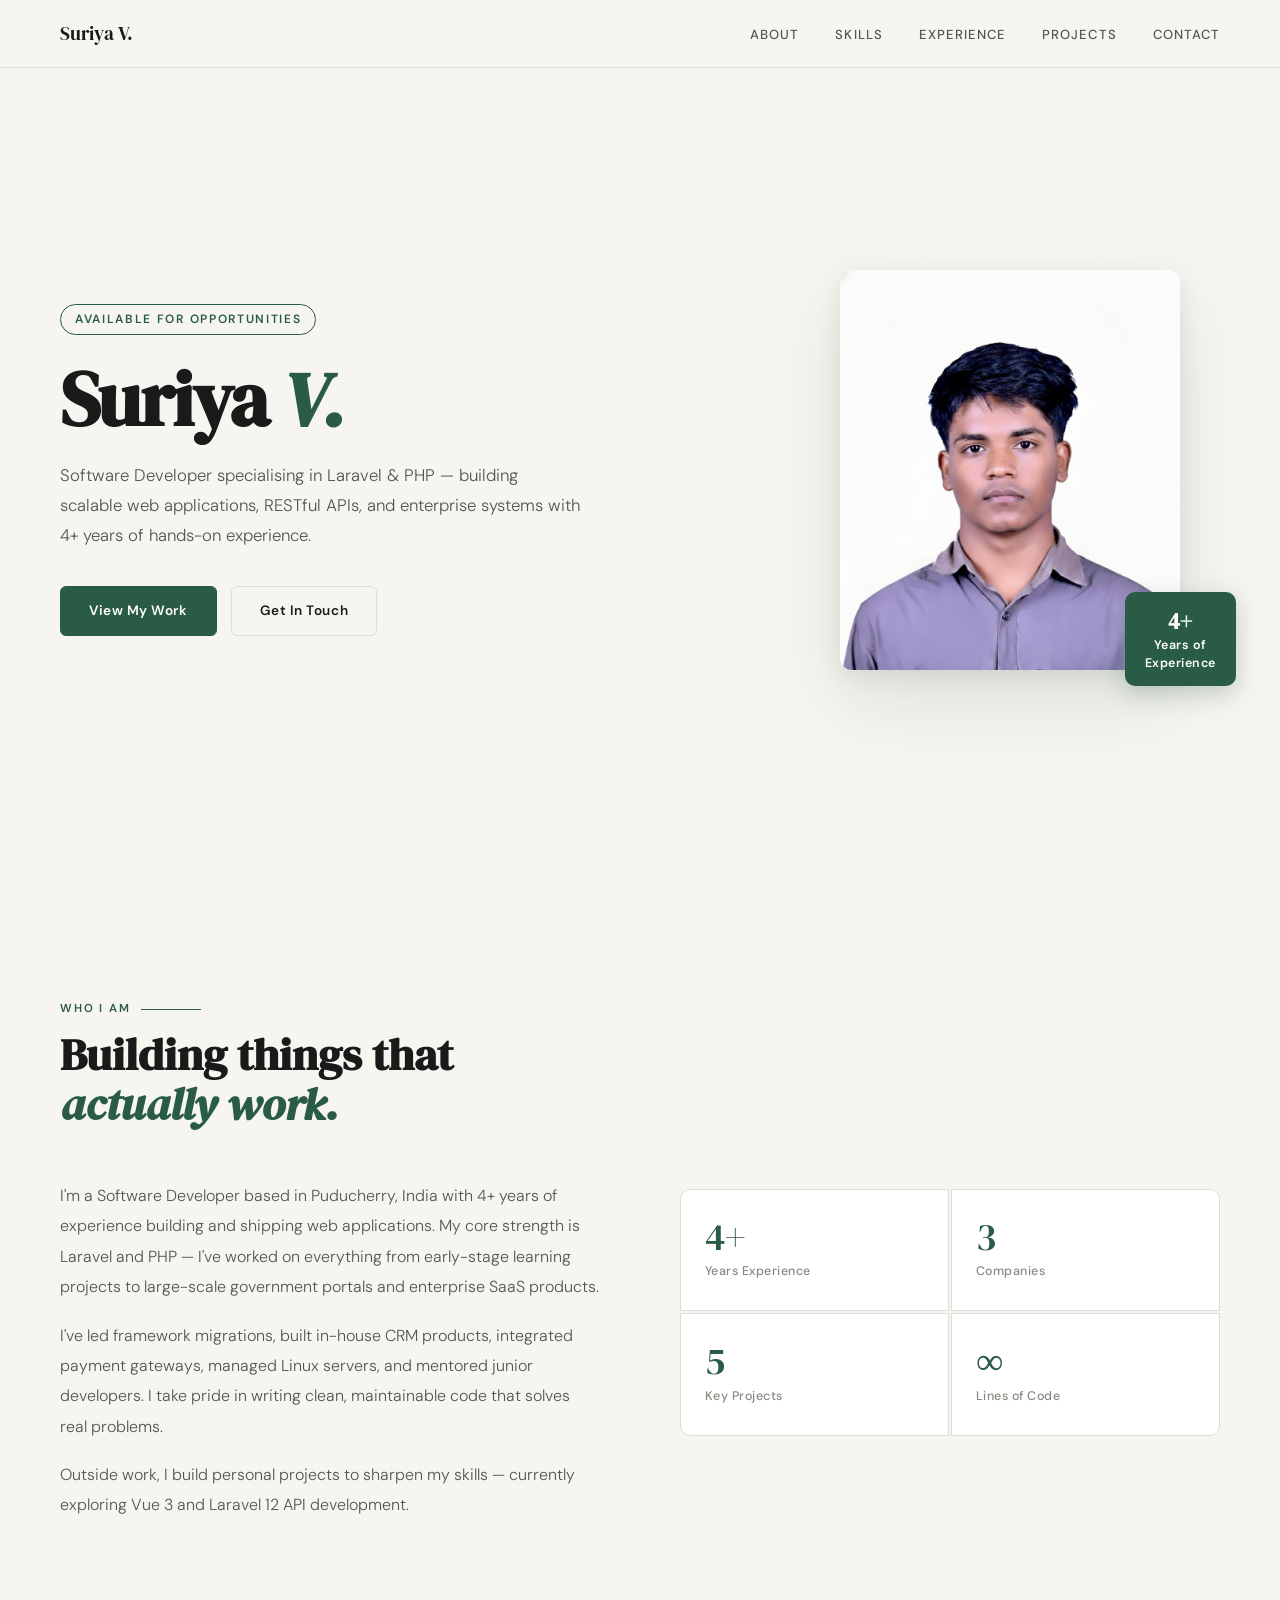
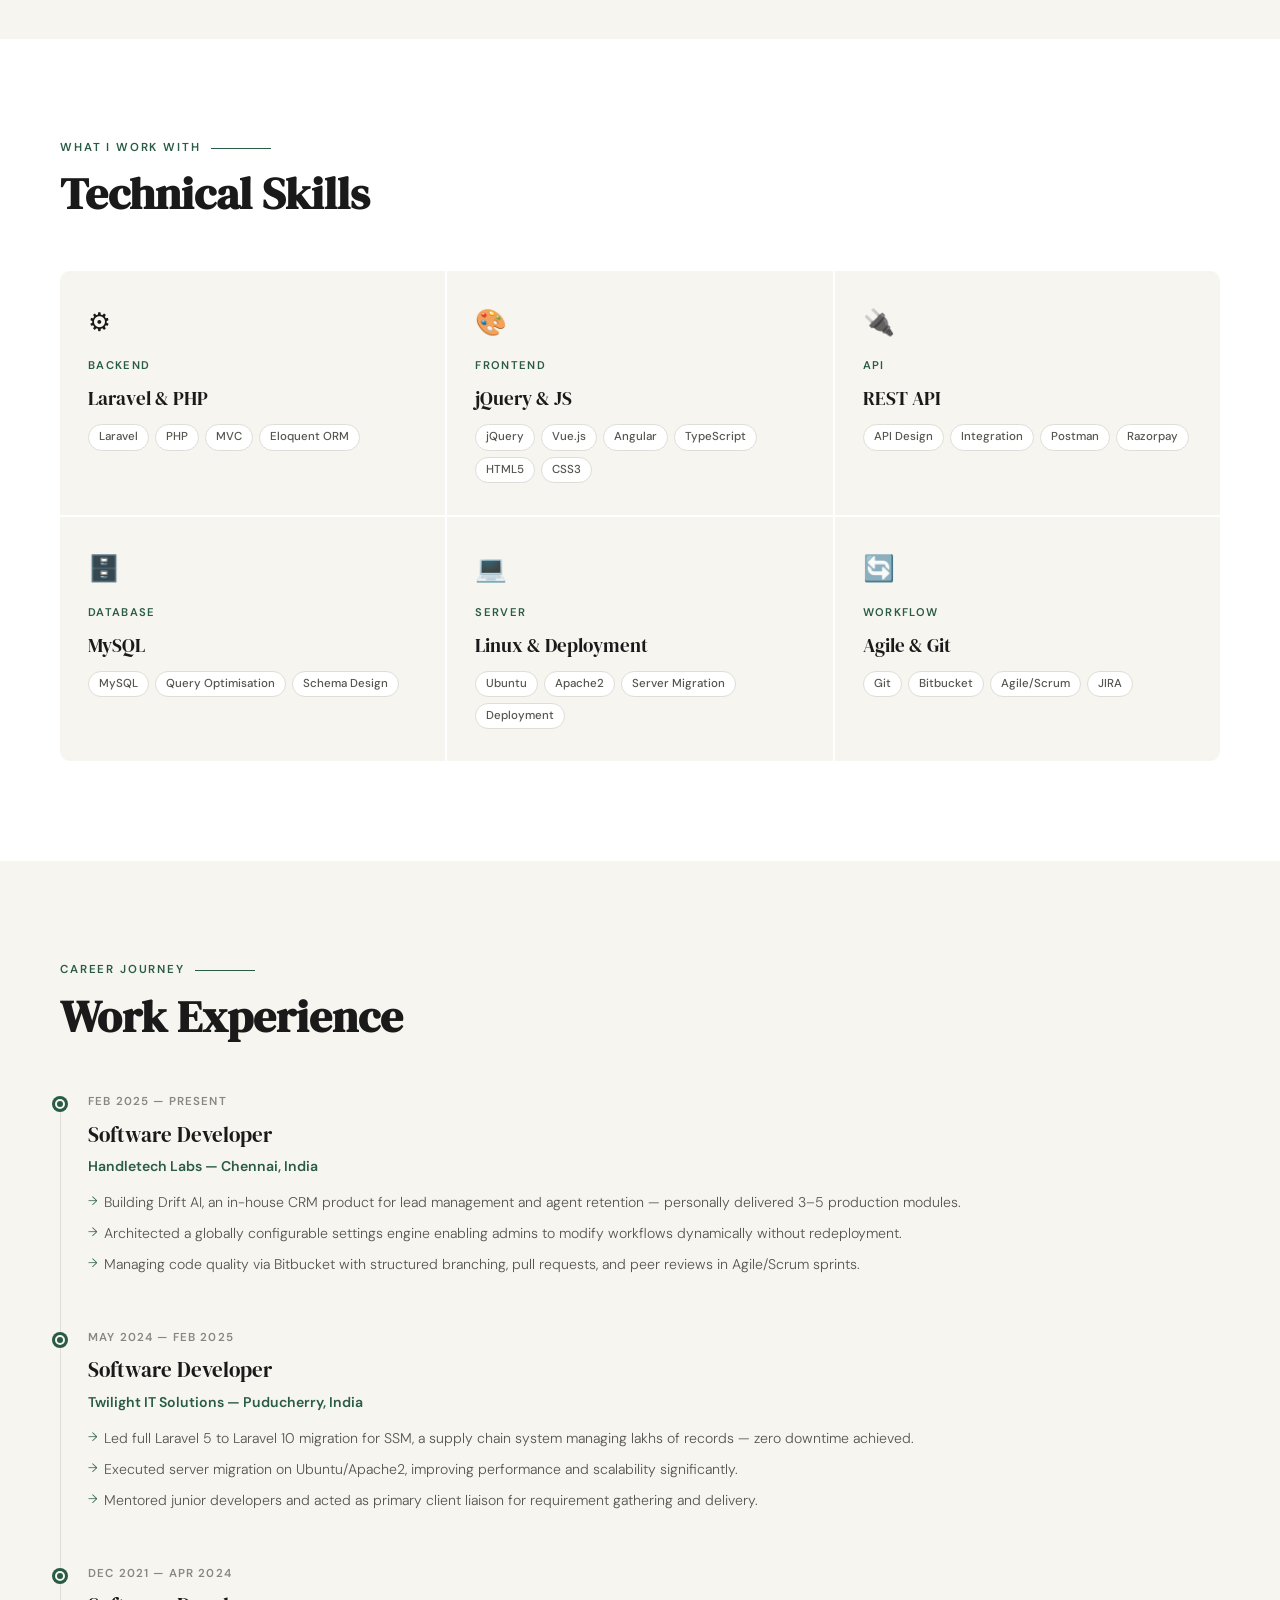
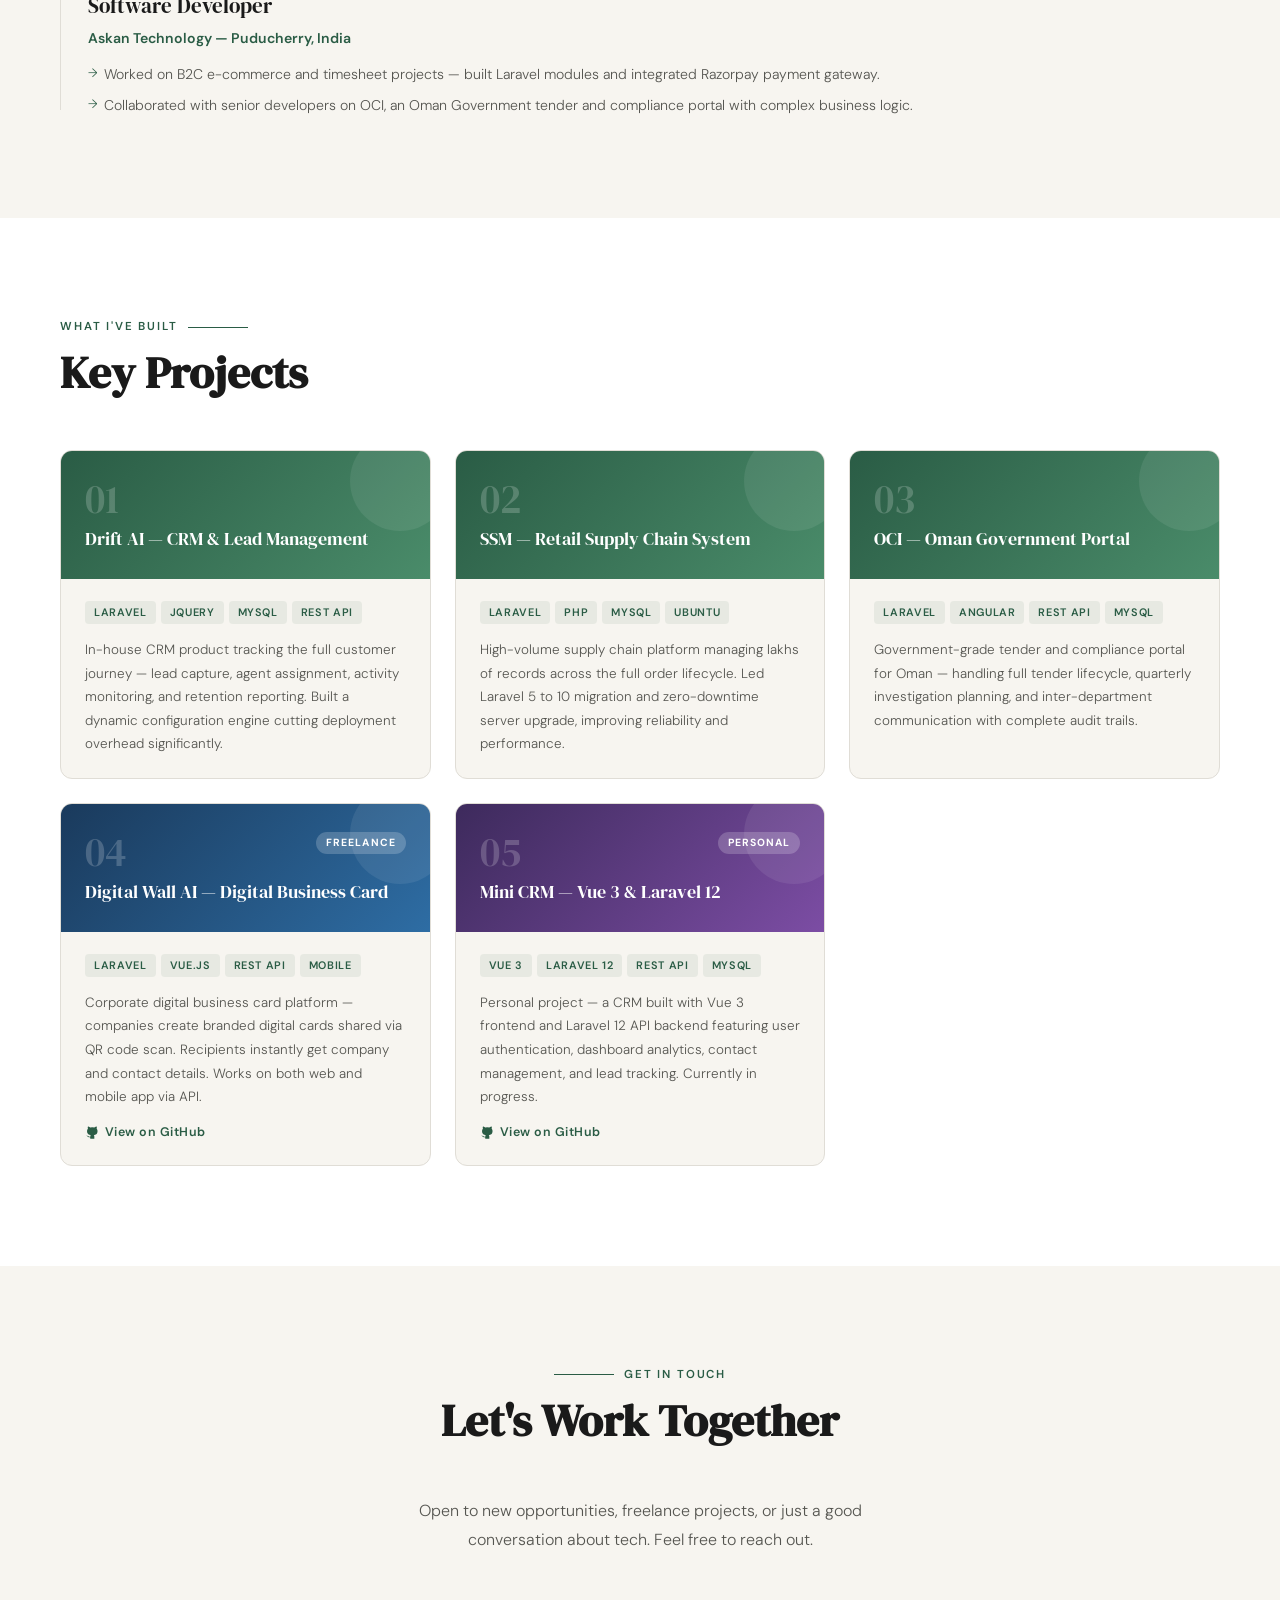
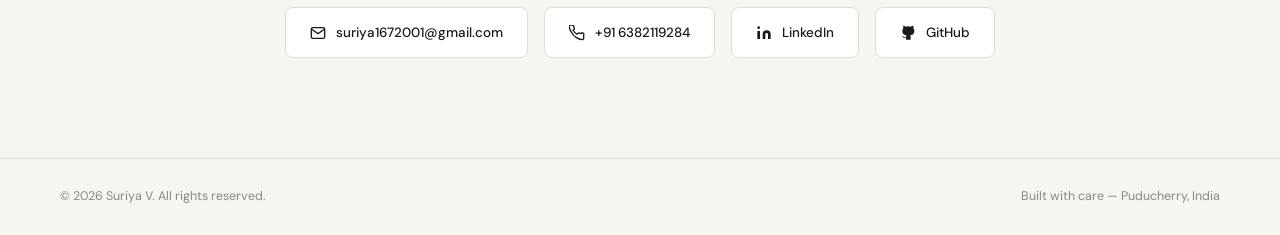
==== index.html @ 7b8fb433 "file name update" ====
<!DOCTYPE html>
<html lang="en">
<head>
<meta charset="UTF-8"/>
<meta name="viewport" content="width=device-width, initial-scale=1.0"/>
<title>Suriya V — Software Developer</title>
<link href="https://fonts.googleapis.com/css2?family=DM+Serif+Display:ital@0;1&family=DM+Sans:opsz,wght@9..40,300;9..40,400;9..40,500;9..40,600&display=swap" rel="stylesheet"/>
<style>
*,*::before,*::after{box-sizing:border-box;margin:0;padding:0}
:root{
  --bg:#F7F5F0;--surface:#FFFFFF;--ink:#1A1A1A;--ink2:#555550;--ink3:#888882;
  --accent:#2A5C45;--accent2:#4A8C6A;--line:#E0DDD6;
  --serif:'DM Serif Display',Georgia,serif;
  --sans:'DM Sans',system-ui,sans-serif;
}
html{scroll-behavior:smooth}
body{background:var(--bg);color:var(--ink);font-family:var(--sans);font-weight:400;line-height:1.6;overflow-x:hidden}
nav{position:fixed;top:0;left:0;right:0;z-index:100;display:flex;align-items:center;justify-content:space-between;padding:18px 60px;background:rgba(247,245,240,0.95);backdrop-filter:blur(12px);border-bottom:1px solid var(--line)}
.nav-logo{font-family:var(--serif);font-size:1.2rem;color:var(--ink);text-decoration:none}
.nav-links{display:flex;gap:36px;list-style:none}
.nav-links a{font-size:0.82rem;font-weight:500;letter-spacing:0.08em;text-transform:uppercase;color:var(--ink2);text-decoration:none;transition:color 0.2s}
.nav-links a:hover{color:var(--accent)}
#hero{min-height:100vh;display:flex;align-items:center;padding:120px 60px 80px;position:relative}
.hero-inner{display:grid;grid-template-columns:1fr 420px;gap:80px;align-items:center;max-width:1200px;margin:0 auto;width:100%}
.hero-tag{display:inline-block;font-size:0.75rem;font-weight:600;letter-spacing:0.14em;text-transform:uppercase;color:var(--accent);border:1px solid var(--accent);padding:5px 14px;border-radius:100px;margin-bottom:24px}
.hero-name{font-family:var(--serif);font-size:clamp(3rem,6vw,5.5rem);line-height:1.05;letter-spacing:-0.02em;margin-bottom:20px}
.hero-name em{font-style:italic;color:var(--accent)}
.hero-desc{font-size:1.05rem;color:var(--ink2);line-height:1.8;max-width:520px;margin-bottom:36px;font-weight:300}
.hero-cta{display:flex;gap:14px;flex-wrap:wrap}
.btn-primary{background:var(--accent);color:#fff;padding:13px 28px;border-radius:6px;font-size:0.85rem;font-weight:600;letter-spacing:0.04em;text-decoration:none;transition:all 0.2s;border:1.5px solid var(--accent)}
.btn-primary:hover{background:var(--accent2);border-color:var(--accent2)}
.btn-outline{background:transparent;color:var(--ink);padding:13px 28px;border-radius:6px;font-size:0.85rem;font-weight:600;letter-spacing:0.04em;text-decoration:none;transition:all 0.2s;border:1.5px solid var(--line)}
.btn-outline:hover{border-color:var(--ink)}
.hero-photo-wrap{position:relative;display:flex;justify-content:center}
.hero-photo-frame{width:340px;height:400px;border-radius:12px;overflow:hidden;box-shadow:0 32px 80px rgba(42,92,69,0.12),0 8px 24px rgba(0,0,0,0.08)}
.hero-photo-frame img{width:100%;height:100%;object-fit:cover;object-position:center top}
.photo-badge{position:absolute;bottom:-16px;right:-16px;background:var(--accent);color:#fff;padding:14px 20px;border-radius:10px;font-size:0.78rem;font-weight:600;letter-spacing:0.04em;text-align:center;line-height:1.4;box-shadow:0 8px 24px rgba(42,92,69,0.25)}
.photo-badge span{display:block;font-size:1.4rem;font-weight:700;font-family:var(--serif)}
.section-wrap{padding:100px 60px}
.section-inner{max-width:1200px;margin:0 auto}
.section-label{font-size:0.72rem;font-weight:600;letter-spacing:0.16em;text-transform:uppercase;color:var(--accent);margin-bottom:12px;display:flex;align-items:center;gap:10px}
.section-label::after{content:'';flex:1;max-width:60px;height:1px;background:var(--accent)}
.section-title{font-family:var(--serif);font-size:clamp(2rem,3.5vw,3rem);color:var(--ink);line-height:1.1;margin-bottom:52px}
.about-grid{display:grid;grid-template-columns:1fr 1fr;gap:80px;align-items:start}
.about-text p{font-size:1rem;color:var(--ink2);line-height:1.9;margin-bottom:18px;font-weight:300}
.about-stats{display:grid;grid-template-columns:1fr 1fr;gap:2px;margin-top:8px}
.stat-box{background:var(--surface);padding:28px 24px;border:1px solid var(--line)}
.stat-box:first-child{border-radius:10px 0 0 0}.stat-box:nth-child(2){border-radius:0 10px 0 0}
.stat-box:nth-child(3){border-radius:0 0 0 10px}.stat-box:last-child{border-radius:0 0 10px 0}
.stat-num{font-family:var(--serif);font-size:2.4rem;color:var(--accent);line-height:1}
.stat-label{font-size:0.78rem;color:var(--ink3);margin-top:6px;font-weight:500;letter-spacing:0.04em}
.surface-bg{background:var(--surface)}
.skills-grid{display:grid;grid-template-columns:repeat(3,1fr);gap:2px}
.skill-card{background:var(--bg);padding:32px 28px;transition:background 0.2s;cursor:default}
.skill-card:hover{background:#EEF5F1}
.skill-icon{font-size:1.6rem;margin-bottom:14px}
.skill-cat{font-size:0.7rem;font-weight:600;letter-spacing:0.12em;text-transform:uppercase;color:var(--accent);margin-bottom:8px}
.skill-name{font-family:var(--serif);font-size:1.2rem;color:var(--ink);margin-bottom:10px}
.skill-tags{display:flex;flex-wrap:wrap;gap:6px}
.skill-tag{font-size:0.72rem;background:var(--surface);color:var(--ink2);padding:3px 10px;border-radius:100px;border:1px solid var(--line);font-weight:500}
.exp-timeline{position:relative;padding-left:28px}
.exp-timeline::before{content:'';position:absolute;left:0;top:8px;bottom:8px;width:1px;background:var(--line)}
.exp-item{position:relative;margin-bottom:52px}
.exp-item:last-child{margin-bottom:0}
.exp-dot{position:absolute;left:-33px;top:6px;width:10px;height:10px;border-radius:50%;background:var(--accent);border:2px solid var(--bg);box-shadow:0 0 0 3px var(--accent)}
.exp-item.current .exp-dot{animation:pulse 2s ease-in-out infinite}
@keyframes pulse{0%,100%{box-shadow:0 0 0 3px rgba(42,92,69,0.3)}50%{box-shadow:0 0 0 6px rgba(42,92,69,0.1)}}
.exp-period{font-size:0.72rem;font-weight:600;letter-spacing:0.1em;text-transform:uppercase;color:var(--ink3);margin-bottom:6px}
.exp-role{font-family:var(--serif);font-size:1.3rem;color:var(--ink);margin-bottom:4px}
.exp-company{font-size:0.88rem;color:var(--accent);font-weight:600;margin-bottom:14px}
.exp-points{list-style:none;display:flex;flex-direction:column;gap:7px}
.exp-points li{font-size:0.88rem;color:var(--ink2);line-height:1.7;padding-left:16px;position:relative;font-weight:300}
.exp-points li::before{content:'→';position:absolute;left:0;color:var(--accent);font-size:0.78rem}
.projects-grid{display:grid;grid-template-columns:repeat(3,1fr);gap:24px}
.proj-card{background:var(--bg);border-radius:12px;overflow:hidden;border:1px solid var(--line);transition:transform 0.2s,box-shadow 0.2s;display:flex;flex-direction:column}
.proj-card:hover{transform:translateY(-4px);box-shadow:0 16px 48px rgba(0,0,0,0.08)}
.proj-card-top{background:linear-gradient(135deg,var(--accent) 0%,var(--accent2) 100%);padding:28px 24px;position:relative;overflow:hidden}
.proj-card-top::after{content:'';position:absolute;right:-20px;top:-20px;width:100px;height:100px;border-radius:50%;background:rgba(255,255,255,0.08)}
.proj-num{font-family:var(--serif);font-size:2.5rem;color:rgba(255,255,255,0.2);font-weight:400;line-height:1}
.proj-title{font-family:var(--serif);font-size:1.15rem;color:#fff;margin-top:8px;line-height:1.3}
.proj-body{padding:22px 24px;flex:1;display:flex;flex-direction:column}
.proj-tech{display:flex;flex-wrap:wrap;gap:5px;margin-bottom:14px}
.proj-tech span{font-size:0.68rem;font-weight:600;letter-spacing:0.06em;text-transform:uppercase;color:var(--accent);background:rgba(42,92,69,0.08);padding:3px 9px;border-radius:4px}
.proj-desc{font-size:0.84rem;color:var(--ink2);line-height:1.75;flex:1;font-weight:300}
.proj-link{display:inline-flex;align-items:center;gap:6px;margin-top:14px;font-size:0.78rem;font-weight:600;color:var(--accent);text-decoration:none;letter-spacing:0.04em}
.proj-link:hover{color:var(--accent2)}
.badge{font-size:0.65rem;font-weight:700;letter-spacing:0.1em;text-transform:uppercase;background:rgba(255,255,255,0.2);color:#fff;padding:3px 10px;border-radius:100px}
.proj-header-row{display:flex;justify-content:space-between;align-items:flex-start}
#contact-section{text-align:center}
#contact-section .section-label{justify-content:center}
#contact-section .section-label::after{display:none}
#contact-section .section-label::before{content:'';flex:1;max-width:60px;height:1px;background:var(--accent)}
.contact-sub{font-size:1rem;color:var(--ink2);max-width:480px;margin:0 auto 52px;font-weight:300;line-height:1.8}
.contact-links{display:flex;justify-content:center;gap:16px;flex-wrap:wrap}
.contact-link{display:flex;align-items:center;gap:10px;padding:14px 24px;border-radius:8px;border:1.5px solid var(--line);text-decoration:none;color:var(--ink);font-size:0.84rem;font-weight:500;transition:all 0.2s;background:var(--surface)}
.contact-link:hover{border-color:var(--accent);color:var(--accent);background:rgba(42,92,69,0.04)}
.contact-link svg{width:16px;height:16px;flex-shrink:0}
footer{border-top:1px solid var(--line);padding:28px 60px;display:flex;justify-content:space-between;align-items:center;font-size:0.78rem;color:var(--ink3)}
@media(max-width:900px){
  nav{padding:16px 24px}
  .nav-links{gap:20px}
  .nav-links a{font-size:0.75rem}
  #hero{padding:100px 24px 60px}
  .hero-inner{grid-template-columns:1fr;gap:48px}
  .hero-photo-frame{width:240px;height:280px;margin:0 auto}
  .section-wrap{padding:72px 24px}
  .about-grid{grid-template-columns:1fr}
  .skills-grid{grid-template-columns:1fr}
  .projects-grid{grid-template-columns:1fr}
  footer{flex-direction:column;gap:8px;text-align:center;padding:24px}
}
</style>
</head>
<body>
<nav>
  <a href="#hero" class="nav-logo">Suriya V.</a>
  <ul class="nav-links">
    <li><a href="#about">About</a></li>
    <li><a href="#skills">Skills</a></li>
    <li><a href="#experience">Experience</a></li>
    <li><a href="#projects">Projects</a></li>
    <li><a href="#contact">Contact</a></li>
  </ul>
</nav>
<div id="hero">
  <div class="hero-inner">
    <div>
      <div class="hero-tag">Available for opportunities</div>
      <h1 class="hero-name">Suriya <em>V.</em></h1>
      <p class="hero-desc">Software Developer specialising in Laravel &amp; PHP — building scalable web applications, RESTful APIs, and enterprise systems with 4+ years of hands-on experience.</p>
      <div class="hero-cta">
        <a href="#projects" class="btn-primary">View My Work</a>
        <a href="#contact" class="btn-outline">Get In Touch</a>
      </div>
    </div>
    <div class="hero-photo-wrap">
      <div class="hero-photo-frame">
        <img src="[data-uri]" alt="Suriya V"/>
      </div>
      <div class="photo-badge"><span>4+</span>Years of<br/>Experience</div>
    </div>
  </div>
</div>

<!-- ABOUT -->
<div id="about" class="section-wrap">
<div class="section-inner">
  <div class="section-label">Who I Am</div>
  <h2 class="section-title">Building things that<br/><em style="font-style:italic;color:var(--accent)">actually work.</em></h2>
  <div class="about-grid">
    <div class="about-text">
      <p>I'm a Software Developer based in Puducherry, India with 4+ years of experience building and shipping web applications. My core strength is Laravel and PHP — I've worked on everything from early-stage learning projects to large-scale government portals and enterprise SaaS products.</p>
      <p>I've led framework migrations, built in-house CRM products, integrated payment gateways, managed Linux servers, and mentored junior developers. I take pride in writing clean, maintainable code that solves real problems.</p>
      <p>Outside work, I build personal projects to sharpen my skills — currently exploring Vue 3 and Laravel 12 API development.</p>
    </div>
    <div>
      <div class="about-stats">
        <div class="stat-box"><div class="stat-num">4+</div><div class="stat-label">Years Experience</div></div>
        <div class="stat-box"><div class="stat-num">3</div><div class="stat-label">Companies</div></div>
        <div class="stat-box"><div class="stat-num">5</div><div class="stat-label">Key Projects</div></div>
        <div class="stat-box"><div class="stat-num">&#8734;</div><div class="stat-label">Lines of Code</div></div>
      </div>
    </div>
  </div>
</div>
</div>

<!-- SKILLS -->
<div id="skills" class="section-wrap surface-bg">
<div class="section-inner">
  <div class="section-label">What I Work With</div>
  <h2 class="section-title">Technical Skills</h2>
  <div class="skills-grid">
    <div class="skill-card" style="border-radius:10px 0 0 0">
      <div class="skill-icon">&#9881;&#65039;</div>
      <div class="skill-cat">Backend</div>
      <div class="skill-name">Laravel &amp; PHP</div>
      <div class="skill-tags"><span class="skill-tag">Laravel</span><span class="skill-tag">PHP</span><span class="skill-tag">MVC</span><span class="skill-tag">Eloquent ORM</span></div>
    </div>
    <div class="skill-card">
      <div class="skill-icon">&#127912;</div>
      <div class="skill-cat">Frontend</div>
      <div class="skill-name">jQuery &amp; JS</div>
      <div class="skill-tags"><span class="skill-tag">jQuery</span><span class="skill-tag">Vue.js</span><span class="skill-tag">Angular</span><span class="skill-tag">TypeScript</span><span class="skill-tag">HTML5</span><span class="skill-tag">CSS3</span></div>
    </div>
    <div class="skill-card" style="border-radius:0 10px 0 0">
      <div class="skill-icon">&#128268;</div>
      <div class="skill-cat">API</div>
      <div class="skill-name">REST API</div>
      <div class="skill-tags"><span class="skill-tag">API Design</span><span class="skill-tag">Integration</span><span class="skill-tag">Postman</span><span class="skill-tag">Razorpay</span></div>
    </div>
    <div class="skill-card" style="border-radius:0 0 0 10px">
      <div class="skill-icon">&#128452;&#65039;</div>
      <div class="skill-cat">Database</div>
      <div class="skill-name">MySQL</div>
      <div class="skill-tags"><span class="skill-tag">MySQL</span><span class="skill-tag">Query Optimisation</span><span class="skill-tag">Schema Design</span></div>
    </div>
    <div class="skill-card">
      <div class="skill-icon">&#128187;</div>
      <div class="skill-cat">Server</div>
      <div class="skill-name">Linux &amp; Deployment</div>
      <div class="skill-tags"><span class="skill-tag">Ubuntu</span><span class="skill-tag">Apache2</span><span class="skill-tag">Server Migration</span><span class="skill-tag">Deployment</span></div>
    </div>
    <div class="skill-card" style="border-radius:0 0 10px 0">
      <div class="skill-icon">&#128260;</div>
      <div class="skill-cat">Workflow</div>
      <div class="skill-name">Agile &amp; Git</div>
      <div class="skill-tags"><span class="skill-tag">Git</span><span class="skill-tag">Bitbucket</span><span class="skill-tag">Agile/Scrum</span><span class="skill-tag">JIRA</span></div>
    </div>
  </div>
</div>
</div>

<!-- EXPERIENCE -->
<div id="experience" class="section-wrap">
<div class="section-inner">
  <div class="section-label">Career Journey</div>
  <h2 class="section-title">Work Experience</h2>
  <div class="exp-timeline">
    <div class="exp-item current">
      <div class="exp-dot"></div>
      <div class="exp-period">Feb 2025 — Present</div>
      <div class="exp-role">Software Developer</div>
      <div class="exp-company">Handletech Labs — Chennai, India</div>
      <ul class="exp-points">
        <li>Building Drift AI, an in-house CRM product for lead management and agent retention — personally delivered 3–5 production modules.</li>
        <li>Architected a globally configurable settings engine enabling admins to modify workflows dynamically without redeployment.</li>
        <li>Managing code quality via Bitbucket with structured branching, pull requests, and peer reviews in Agile/Scrum sprints.</li>
      </ul>
    </div>
    <div class="exp-item">
      <div class="exp-dot"></div>
      <div class="exp-period">May 2024 — Feb 2025</div>
      <div class="exp-role">Software Developer</div>
      <div class="exp-company">Twilight IT Solutions — Puducherry, India</div>
      <ul class="exp-points">
        <li>Led full Laravel 5 to Laravel 10 migration for SSM, a supply chain system managing lakhs of records — zero downtime achieved.</li>
        <li>Executed server migration on Ubuntu/Apache2, improving performance and scalability significantly.</li>
        <li>Mentored junior developers and acted as primary client liaison for requirement gathering and delivery.</li>
      </ul>
    </div>
    <div class="exp-item">
      <div class="exp-dot"></div>
      <div class="exp-period">Dec 2021 — Apr 2024</div>
      <div class="exp-role">Software Developer</div>
      <div class="exp-company">Askan Technology — Puducherry, India</div>
      <ul class="exp-points">
        <li>Worked on B2C e-commerce and timesheet projects — built Laravel modules and integrated Razorpay payment gateway.</li>
        <li>Collaborated with senior developers on OCI, an Oman Government tender and compliance portal with complex business logic.</li>
      </ul>
    </div>
  </div>
</div>
</div>

<!-- PROJECTS -->
<div id="projects" class="section-wrap surface-bg">
<div class="section-inner">
  <div class="section-label">What I've Built</div>
  <h2 class="section-title">Key Projects</h2>
  <div class="projects-grid">
    <div class="proj-card">
      <div class="proj-card-top">
        <div class="proj-num">01</div>
        <div class="proj-title">Drift AI — CRM &amp; Lead Management</div>
      </div>
      <div class="proj-body">
        <div class="proj-tech"><span>Laravel</span><span>jQuery</span><span>MySQL</span><span>REST API</span></div>
        <p class="proj-desc">In-house CRM product tracking the full customer journey — lead capture, agent assignment, activity monitoring, and retention reporting. Built a dynamic configuration engine cutting deployment overhead significantly.</p>
      </div>
    </div>
    <div class="proj-card">
      <div class="proj-card-top">
        <div class="proj-num">02</div>
        <div class="proj-title">SSM — Retail Supply Chain System</div>
      </div>
      <div class="proj-body">
        <div class="proj-tech"><span>Laravel</span><span>PHP</span><span>MySQL</span><span>Ubuntu</span></div>
        <p class="proj-desc">High-volume supply chain platform managing lakhs of records across the full order lifecycle. Led Laravel 5 to 10 migration and zero-downtime server upgrade, improving reliability and performance.</p>
      </div>
    </div>
    <div class="proj-card">
      <div class="proj-card-top">
        <div class="proj-num">03</div>
        <div class="proj-title">OCI — Oman Government Portal</div>
      </div>
      <div class="proj-body">
        <div class="proj-tech"><span>Laravel</span><span>Angular</span><span>REST API</span><span>MySQL</span></div>
        <p class="proj-desc">Government-grade tender and compliance portal for Oman — handling full tender lifecycle, quarterly investigation planning, and inter-department communication with complete audit trails.</p>
      </div>
    </div>
    <div class="proj-card">
      <div class="proj-card-top" style="background:linear-gradient(135deg,#1a3a5c 0%,#2e6da4 100%)">
        <div class="proj-header-row">
          <div class="proj-num">04</div>
          <span class="badge">Freelance</span>
        </div>
        <div class="proj-title">Digital Wall AI — Digital Business Card</div>
      </div>
      <div class="proj-body">
        <div class="proj-tech"><span>Laravel</span><span>Vue.js</span><span>REST API</span><span>Mobile</span></div>
        <p class="proj-desc">Corporate digital business card platform — companies create branded digital cards shared via QR code scan. Recipients instantly get company and contact details. Works on both web and mobile app via API.</p>
        <a href="https://github.com/digitalwallai-source/digitalwallai" target="_blank" class="proj-link">
          <svg width="14" height="14" viewBox="0 0 24 24" fill="currentColor"><path d="M9 19c-5 1.5-5-2.5-7-3m14 6v-3.87a3.37 3.37 0 00-.94-2.61c3.14-.35 6.44-1.54 6.44-7A5.44 5.44 0 0020 4.77 5.07 5.07 0 0019.91 1S18.73.65 16 2.48a13.38 13.38 0 00-7 0C6.27.65 5.09 1 5.09 1A5.07 5.07 0 005 4.77a5.44 5.44 0 00-1.5 3.78c0 5.42 3.3 6.61 6.44 7A3.37 3.37 0 009 18.13V22"/></svg>
          View on GitHub
        </a>
      </div>
    </div>
    <div class="proj-card">
      <div class="proj-card-top" style="background:linear-gradient(135deg,#3d2a5c 0%,#7c4da4 100%)">
        <div class="proj-header-row">
          <div class="proj-num">05</div>
          <span class="badge">Personal</span>
        </div>
        <div class="proj-title">Mini CRM — Vue 3 &amp; Laravel 12</div>
      </div>
      <div class="proj-body">
        <div class="proj-tech"><span>Vue 3</span><span>Laravel 12</span><span>REST API</span><span>MySQL</span></div>
        <p class="proj-desc">Personal project — a CRM built with Vue 3 frontend and Laravel 12 API backend featuring user authentication, dashboard analytics, contact management, and lead tracking. Currently in progress.</p>
        <a href="https://github.com/suriya1607/minicrm" target="_blank" class="proj-link">
          <svg width="14" height="14" viewBox="0 0 24 24" fill="currentColor"><path d="M9 19c-5 1.5-5-2.5-7-3m14 6v-3.87a3.37 3.37 0 00-.94-2.61c3.14-.35 6.44-1.54 6.44-7A5.44 5.44 0 0020 4.77 5.07 5.07 0 0019.91 1S18.73.65 16 2.48a13.38 13.38 0 00-7 0C6.27.65 5.09 1 5.09 1A5.07 5.07 0 005 4.77a5.44 5.44 0 00-1.5 3.78c0 5.42 3.3 6.61 6.44 7A3.37 3.37 0 009 18.13V22"/></svg>
          View on GitHub
        </a>
      </div>
    </div>
  </div>
</div>
</div>

<!-- CONTACT -->
<div id="contact" class="section-wrap">
<div class="section-inner" id="contact-section">
  <div class="section-label">Get In Touch</div>
  <h2 class="section-title">Let's Work Together</h2>
  <p class="contact-sub">Open to new opportunities, freelance projects, or just a good conversation about tech. Feel free to reach out.</p>
  <div class="contact-links">
    <a href="mailto:suriya1672001@gmail.com" class="contact-link">
      <svg viewBox="0 0 24 24" fill="none" stroke="currentColor" stroke-width="2"><path d="M4 4h16c1.1 0 2 .9 2 2v12c0 1.1-.9 2-2 2H4c-1.1 0-2-.9-2-2V6c0-1.1.9-2 2-2z"/><polyline points="22,6 12,13 2,6"/></svg>
      suriya1672001@gmail.com
    </a>
    <a href="tel:+916382119284" class="contact-link">
      <svg viewBox="0 0 24 24" fill="none" stroke="currentColor" stroke-width="2"><path d="M22 16.92v3a2 2 0 01-2.18 2 19.79 19.79 0 01-8.63-3.07A19.5 19.5 0 013.07 9.8 19.79 19.79 0 01.16 1.18 2 2 0 012.12 0h3a2 2 0 012 1.72 12.84 12.84 0 00.7 2.81 2 2 0 01-.45 2.11L6.09 7.91a16 16 0 006 6l1.27-1.27a2 2 0 012.11-.45 12.84 12.84 0 002.81.7A2 2 0 0122 14.92z"/></svg>
      +91 6382119284
    </a>
    <a href="https://www.linkedin.com/in/suriya-v-a99b25225/" target="_blank" class="contact-link">
      <svg viewBox="0 0 24 24" fill="currentColor"><path d="M16 8a6 6 0 016 6v7h-4v-7a2 2 0 00-2-2 2 2 0 00-2 2v7h-4v-7a6 6 0 016-6zM2 9h4v12H2z"/><circle cx="4" cy="4" r="2"/></svg>
      LinkedIn
    </a>
    <a href="https://github.com/suriya1607" target="_blank" class="contact-link">
      <svg viewBox="0 0 24 24" fill="currentColor"><path d="M9 19c-5 1.5-5-2.5-7-3m14 6v-3.87a3.37 3.37 0 00-.94-2.61c3.14-.35 6.44-1.54 6.44-7A5.44 5.44 0 0020 4.77 5.07 5.07 0 0019.91 1S18.73.65 16 2.48a13.38 13.38 0 00-7 0C6.27.65 5.09 1 5.09 1A5.07 5.07 0 005 4.77a5.44 5.44 0 00-1.5 3.78c0 5.42 3.3 6.61 6.44 7A3.37 3.37 0 009 18.13V22"/></svg>
      GitHub
    </a>
  </div>
</div>
</div>

<footer>
  <span>&#169; 2026 Suriya V. All rights reserved.</span>
  <span>Built with care — Puducherry, India</span>
</footer>

<script>
window.addEventListener('DOMContentLoaded', function() {
  document.querySelectorAll('.fade-up').forEach(function(el) {
    el.style.opacity = '1';
    el.style.transform = 'none';
  });
});
</script>
</body>
</html>
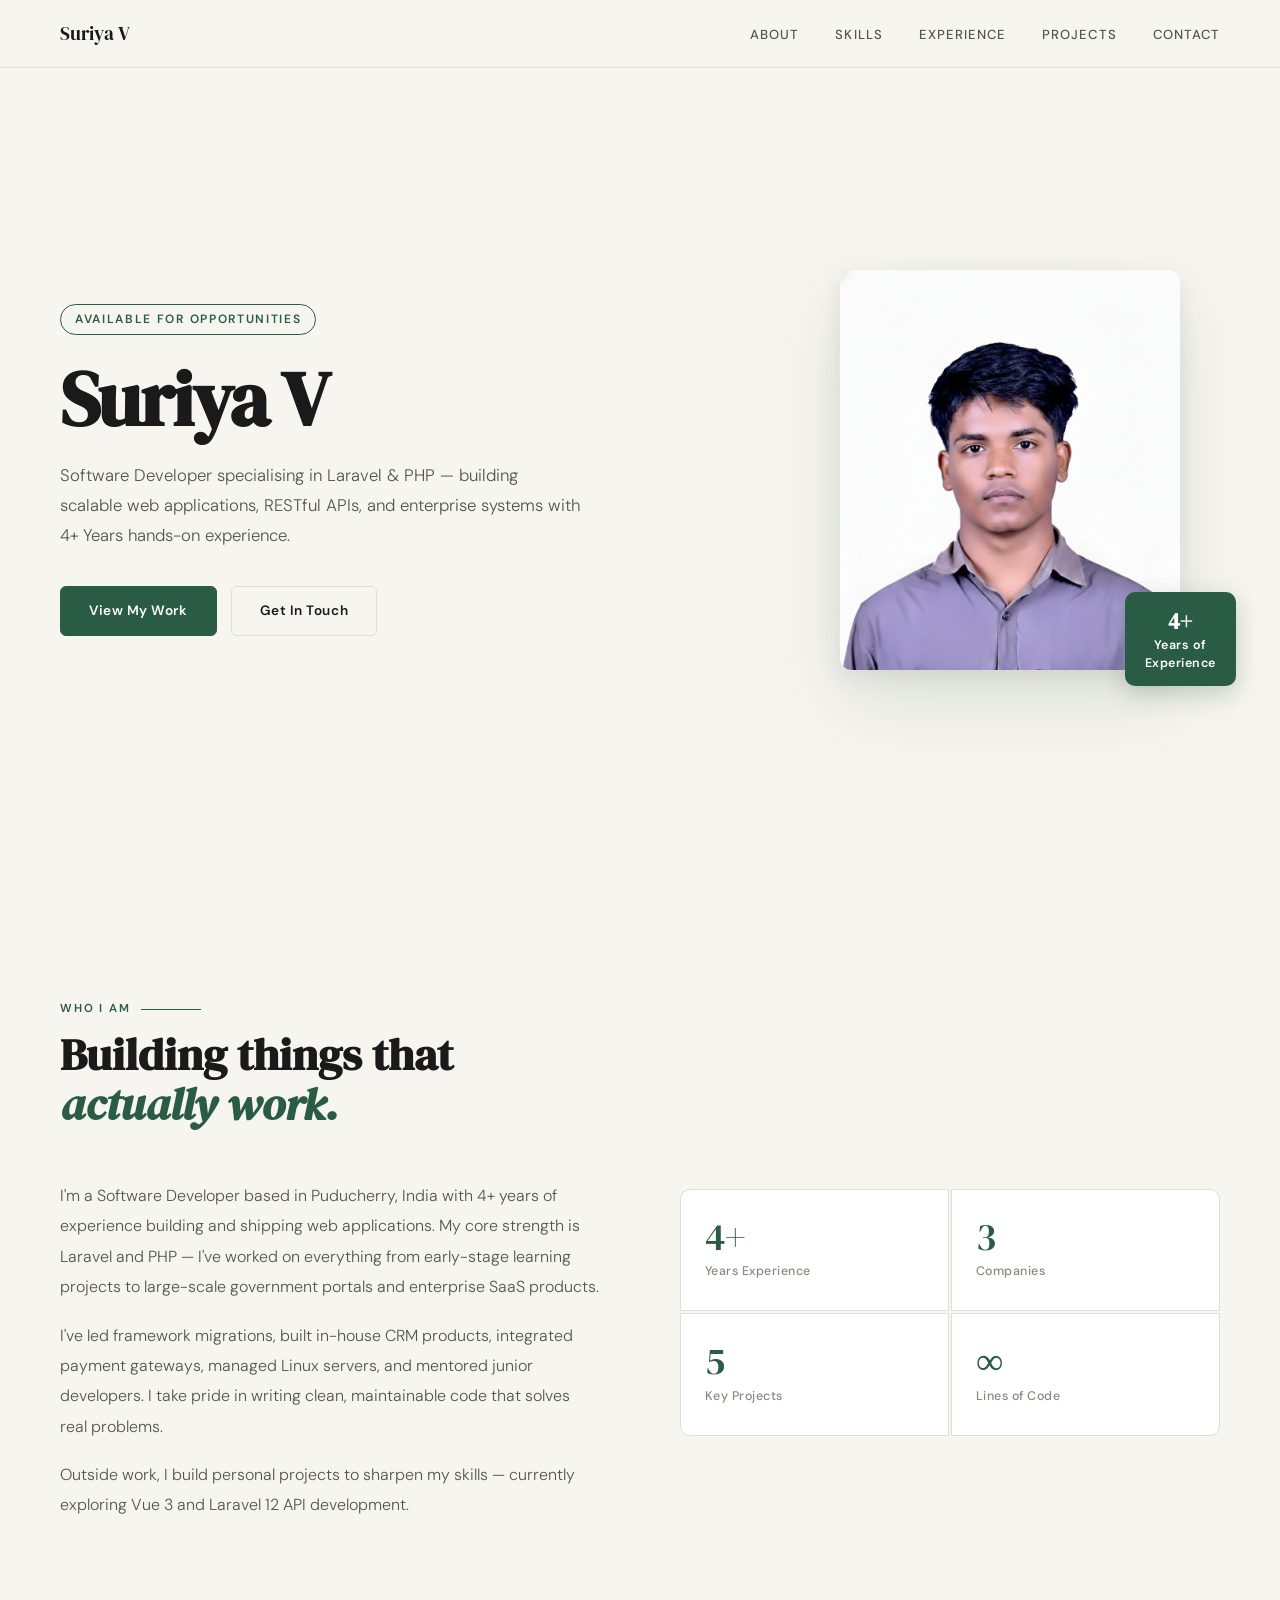
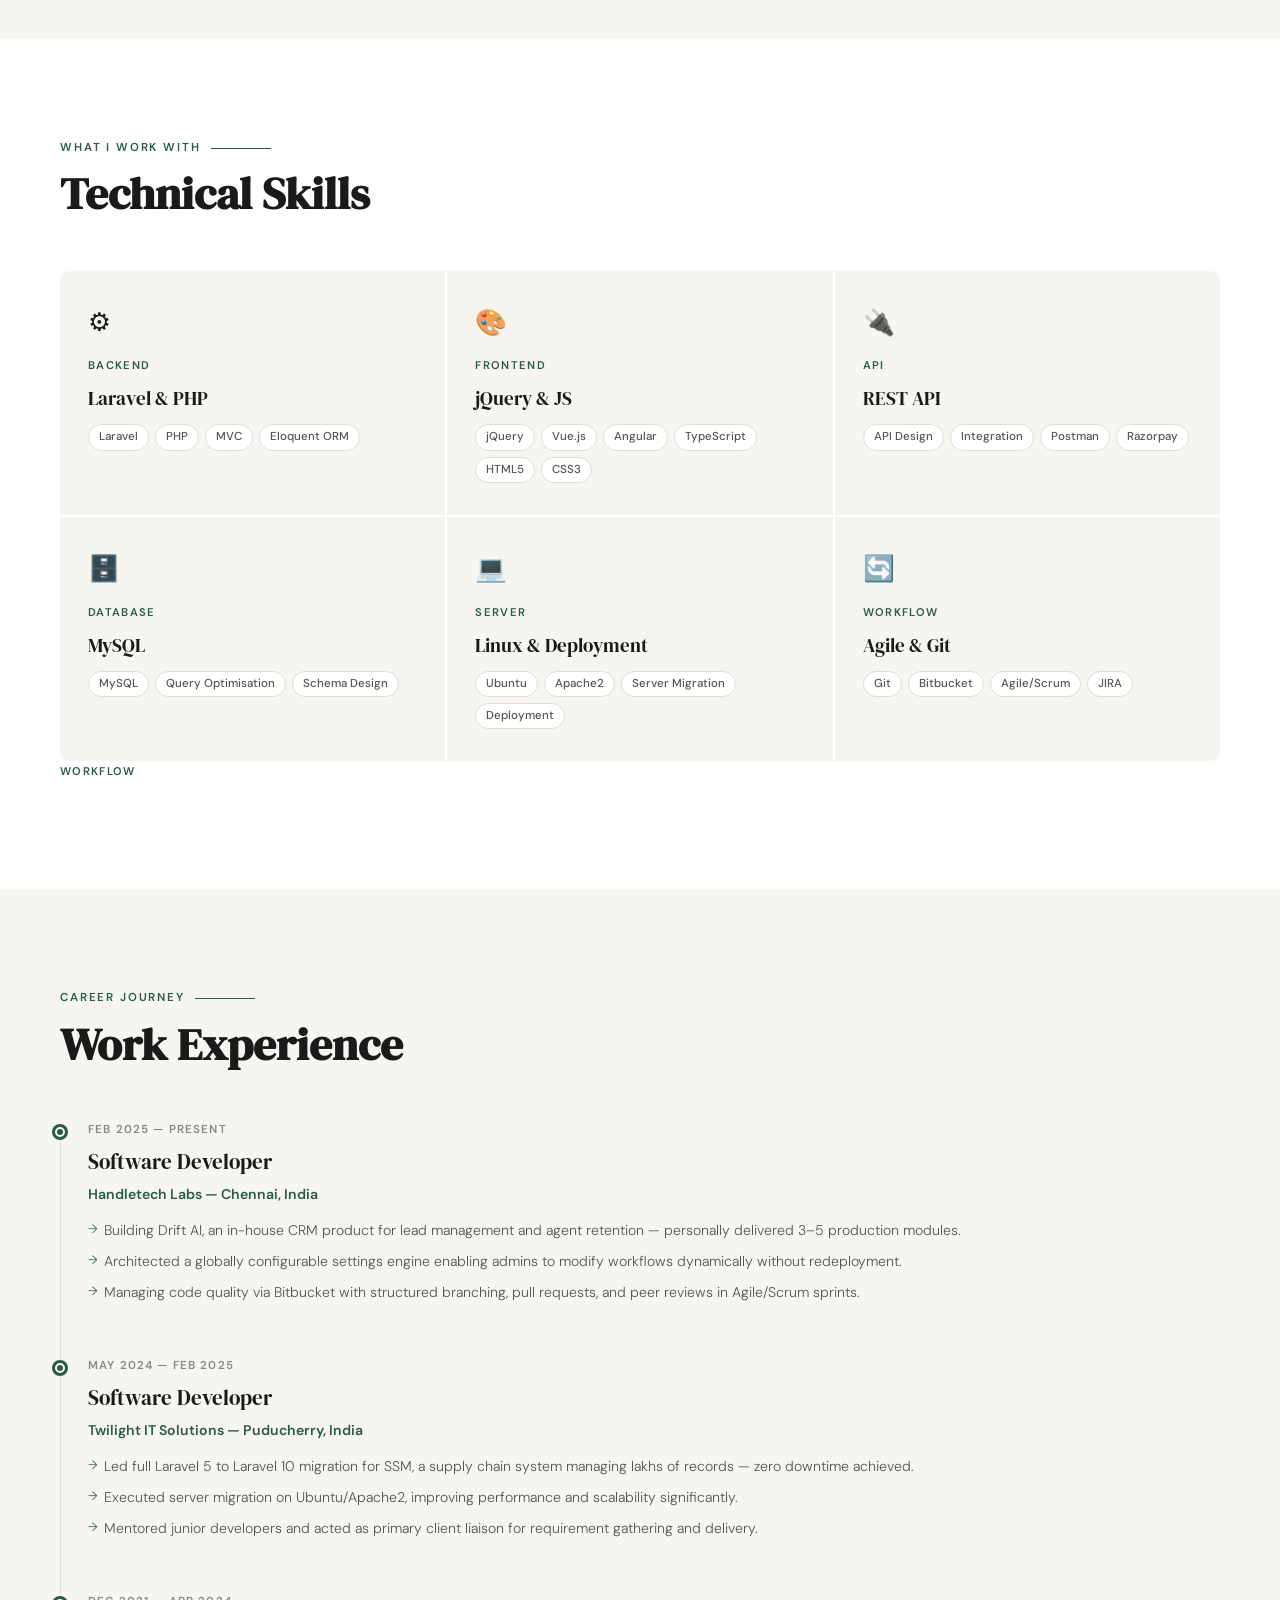
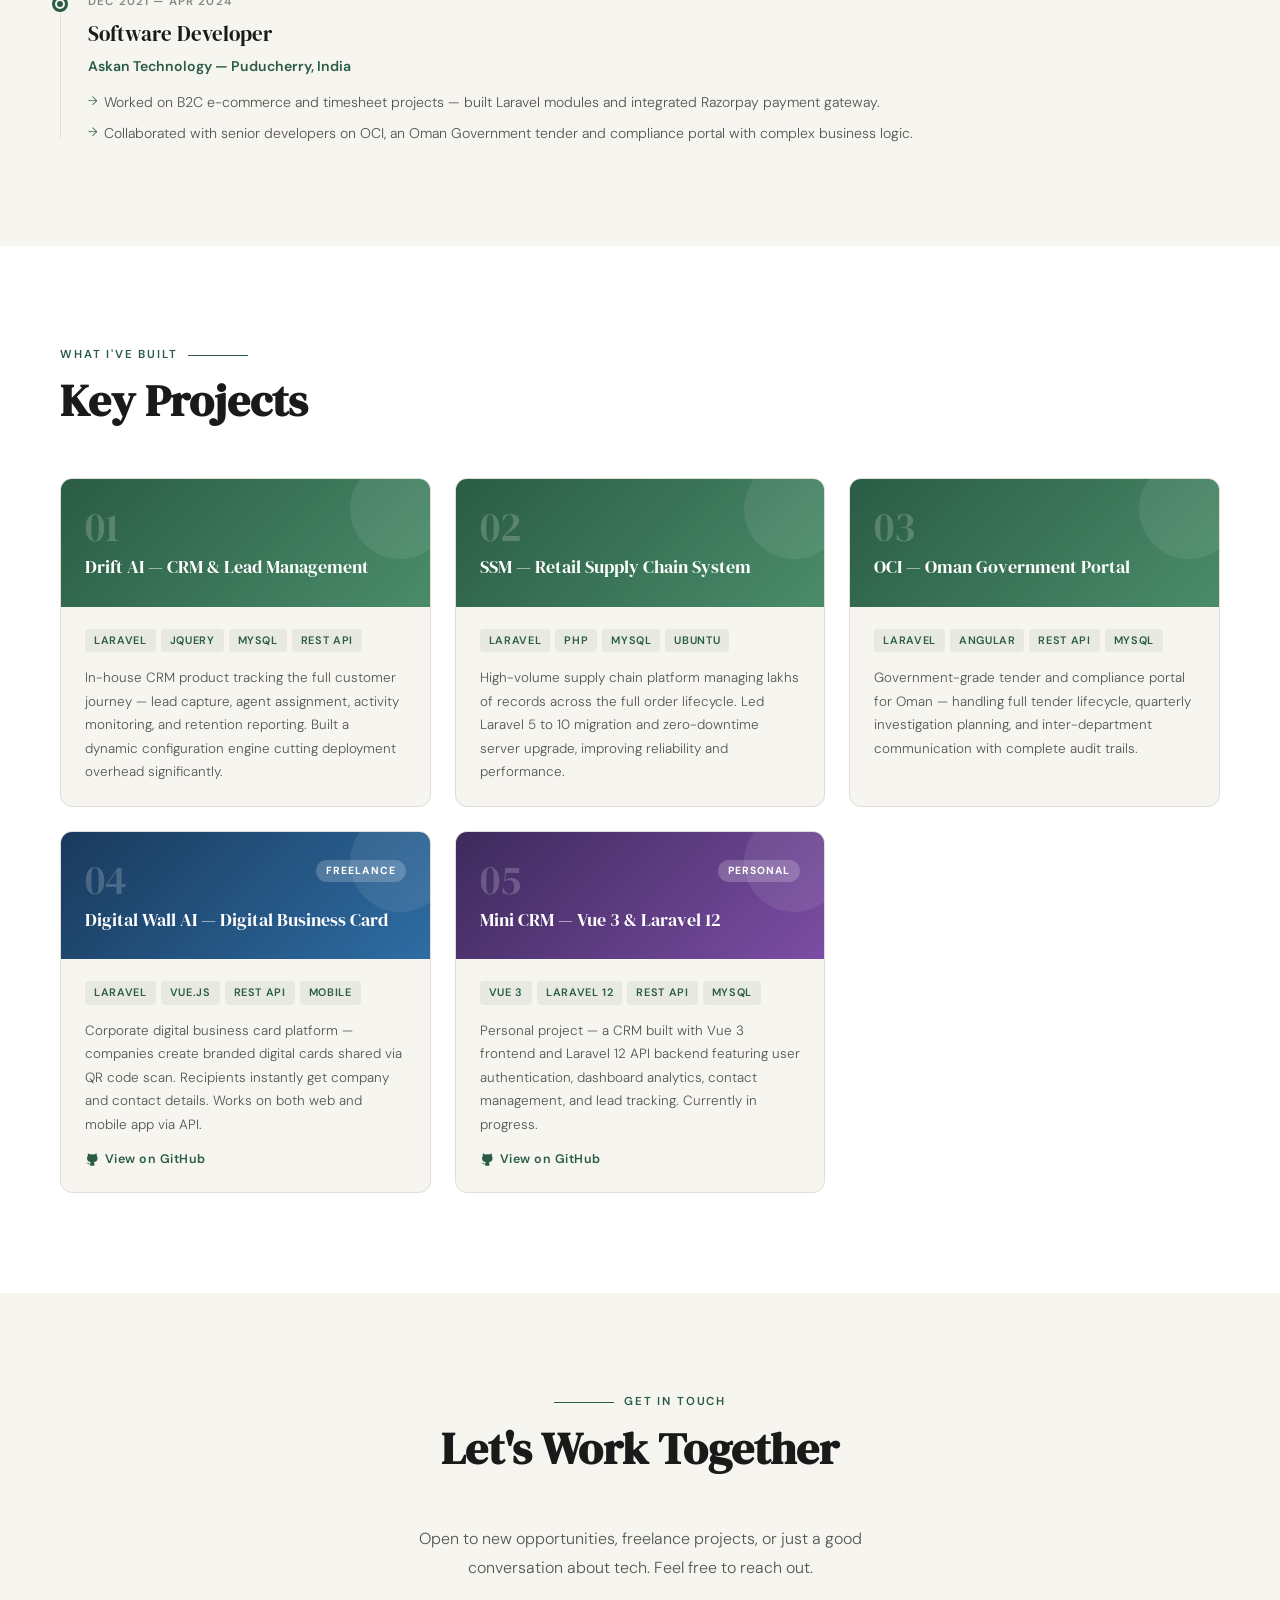
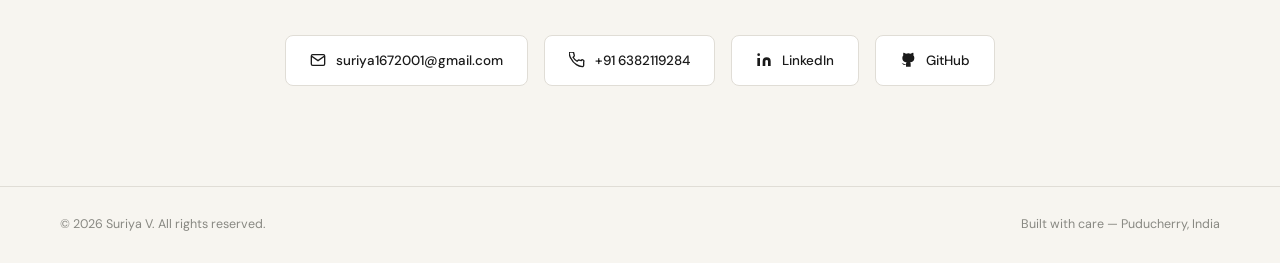
==== commit 136621d7: "dynamic changes" ====
--- a/index.html
+++ b/index.html
@@ -5,115 +5,11 @@
 <meta name="viewport" content="width=device-width, initial-scale=1.0"/>
 <title>Suriya V — Software Developer</title>
 <link href="https://fonts.googleapis.com/css2?family=DM+Serif+Display:ital@0;1&family=DM+Sans:opsz,wght@9..40,300;9..40,400;9..40,500;9..40,600&display=swap" rel="stylesheet"/>
-<style>
-*,*::before,*::after{box-sizing:border-box;margin:0;padding:0}
-:root{
-  --bg:#F7F5F0;--surface:#FFFFFF;--ink:#1A1A1A;--ink2:#555550;--ink3:#888882;
-  --accent:#2A5C45;--accent2:#4A8C6A;--line:#E0DDD6;
-  --serif:'DM Serif Display',Georgia,serif;
-  --sans:'DM Sans',system-ui,sans-serif;
-}
-html{scroll-behavior:smooth}
-body{background:var(--bg);color:var(--ink);font-family:var(--sans);font-weight:400;line-height:1.6;overflow-x:hidden}
-nav{position:fixed;top:0;left:0;right:0;z-index:100;display:flex;align-items:center;justify-content:space-between;padding:18px 60px;background:rgba(247,245,240,0.95);backdrop-filter:blur(12px);border-bottom:1px solid var(--line)}
-.nav-logo{font-family:var(--serif);font-size:1.2rem;color:var(--ink);text-decoration:none}
-.nav-links{display:flex;gap:36px;list-style:none}
-.nav-links a{font-size:0.82rem;font-weight:500;letter-spacing:0.08em;text-transform:uppercase;color:var(--ink2);text-decoration:none;transition:color 0.2s}
-.nav-links a:hover{color:var(--accent)}
-#hero{min-height:100vh;display:flex;align-items:center;padding:120px 60px 80px;position:relative}
-.hero-inner{display:grid;grid-template-columns:1fr 420px;gap:80px;align-items:center;max-width:1200px;margin:0 auto;width:100%}
-.hero-tag{display:inline-block;font-size:0.75rem;font-weight:600;letter-spacing:0.14em;text-transform:uppercase;color:var(--accent);border:1px solid var(--accent);padding:5px 14px;border-radius:100px;margin-bottom:24px}
-.hero-name{font-family:var(--serif);font-size:clamp(3rem,6vw,5.5rem);line-height:1.05;letter-spacing:-0.02em;margin-bottom:20px}
-.hero-name em{font-style:italic;color:var(--accent)}
-.hero-desc{font-size:1.05rem;color:var(--ink2);line-height:1.8;max-width:520px;margin-bottom:36px;font-weight:300}
-.hero-cta{display:flex;gap:14px;flex-wrap:wrap}
-.btn-primary{background:var(--accent);color:#fff;padding:13px 28px;border-radius:6px;font-size:0.85rem;font-weight:600;letter-spacing:0.04em;text-decoration:none;transition:all 0.2s;border:1.5px solid var(--accent)}
-.btn-primary:hover{background:var(--accent2);border-color:var(--accent2)}
-.btn-outline{background:transparent;color:var(--ink);padding:13px 28px;border-radius:6px;font-size:0.85rem;font-weight:600;letter-spacing:0.04em;text-decoration:none;transition:all 0.2s;border:1.5px solid var(--line)}
-.btn-outline:hover{border-color:var(--ink)}
-.hero-photo-wrap{position:relative;display:flex;justify-content:center}
-.hero-photo-frame{width:340px;height:400px;border-radius:12px;overflow:hidden;box-shadow:0 32px 80px rgba(42,92,69,0.12),0 8px 24px rgba(0,0,0,0.08)}
-.hero-photo-frame img{width:100%;height:100%;object-fit:cover;object-position:center top}
-.photo-badge{position:absolute;bottom:-16px;right:-16px;background:var(--accent);color:#fff;padding:14px 20px;border-radius:10px;font-size:0.78rem;font-weight:600;letter-spacing:0.04em;text-align:center;line-height:1.4;box-shadow:0 8px 24px rgba(42,92,69,0.25)}
-.photo-badge span{display:block;font-size:1.4rem;font-weight:700;font-family:var(--serif)}
-.section-wrap{padding:100px 60px}
-.section-inner{max-width:1200px;margin:0 auto}
-.section-label{font-size:0.72rem;font-weight:600;letter-spacing:0.16em;text-transform:uppercase;color:var(--accent);margin-bottom:12px;display:flex;align-items:center;gap:10px}
-.section-label::after{content:'';flex:1;max-width:60px;height:1px;background:var(--accent)}
-.section-title{font-family:var(--serif);font-size:clamp(2rem,3.5vw,3rem);color:var(--ink);line-height:1.1;margin-bottom:52px}
-.about-grid{display:grid;grid-template-columns:1fr 1fr;gap:80px;align-items:start}
-.about-text p{font-size:1rem;color:var(--ink2);line-height:1.9;margin-bottom:18px;font-weight:300}
-.about-stats{display:grid;grid-template-columns:1fr 1fr;gap:2px;margin-top:8px}
-.stat-box{background:var(--surface);padding:28px 24px;border:1px solid var(--line)}
-.stat-box:first-child{border-radius:10px 0 0 0}.stat-box:nth-child(2){border-radius:0 10px 0 0}
-.stat-box:nth-child(3){border-radius:0 0 0 10px}.stat-box:last-child{border-radius:0 0 10px 0}
-.stat-num{font-family:var(--serif);font-size:2.4rem;color:var(--accent);line-height:1}
-.stat-label{font-size:0.78rem;color:var(--ink3);margin-top:6px;font-weight:500;letter-spacing:0.04em}
-.surface-bg{background:var(--surface)}
-.skills-grid{display:grid;grid-template-columns:repeat(3,1fr);gap:2px}
-.skill-card{background:var(--bg);padding:32px 28px;transition:background 0.2s;cursor:default}
-.skill-card:hover{background:#EEF5F1}
-.skill-icon{font-size:1.6rem;margin-bottom:14px}
-.skill-cat{font-size:0.7rem;font-weight:600;letter-spacing:0.12em;text-transform:uppercase;color:var(--accent);margin-bottom:8px}
-.skill-name{font-family:var(--serif);font-size:1.2rem;color:var(--ink);margin-bottom:10px}
-.skill-tags{display:flex;flex-wrap:wrap;gap:6px}
-.skill-tag{font-size:0.72rem;background:var(--surface);color:var(--ink2);padding:3px 10px;border-radius:100px;border:1px solid var(--line);font-weight:500}
-.exp-timeline{position:relative;padding-left:28px}
-.exp-timeline::before{content:'';position:absolute;left:0;top:8px;bottom:8px;width:1px;background:var(--line)}
-.exp-item{position:relative;margin-bottom:52px}
-.exp-item:last-child{margin-bottom:0}
-.exp-dot{position:absolute;left:-33px;top:6px;width:10px;height:10px;border-radius:50%;background:var(--accent);border:2px solid var(--bg);box-shadow:0 0 0 3px var(--accent)}
-.exp-item.current .exp-dot{animation:pulse 2s ease-in-out infinite}
-@keyframes pulse{0%,100%{box-shadow:0 0 0 3px rgba(42,92,69,0.3)}50%{box-shadow:0 0 0 6px rgba(42,92,69,0.1)}}
-.exp-period{font-size:0.72rem;font-weight:600;letter-spacing:0.1em;text-transform:uppercase;color:var(--ink3);margin-bottom:6px}
-.exp-role{font-family:var(--serif);font-size:1.3rem;color:var(--ink);margin-bottom:4px}
-.exp-company{font-size:0.88rem;color:var(--accent);font-weight:600;margin-bottom:14px}
-.exp-points{list-style:none;display:flex;flex-direction:column;gap:7px}
-.exp-points li{font-size:0.88rem;color:var(--ink2);line-height:1.7;padding-left:16px;position:relative;font-weight:300}
-.exp-points li::before{content:'→';position:absolute;left:0;color:var(--accent);font-size:0.78rem}
-.projects-grid{display:grid;grid-template-columns:repeat(3,1fr);gap:24px}
-.proj-card{background:var(--bg);border-radius:12px;overflow:hidden;border:1px solid var(--line);transition:transform 0.2s,box-shadow 0.2s;display:flex;flex-direction:column}
-.proj-card:hover{transform:translateY(-4px);box-shadow:0 16px 48px rgba(0,0,0,0.08)}
-.proj-card-top{background:linear-gradient(135deg,var(--accent) 0%,var(--accent2) 100%);padding:28px 24px;position:relative;overflow:hidden}
-.proj-card-top::after{content:'';position:absolute;right:-20px;top:-20px;width:100px;height:100px;border-radius:50%;background:rgba(255,255,255,0.08)}
-.proj-num{font-family:var(--serif);font-size:2.5rem;color:rgba(255,255,255,0.2);font-weight:400;line-height:1}
-.proj-title{font-family:var(--serif);font-size:1.15rem;color:#fff;margin-top:8px;line-height:1.3}
-.proj-body{padding:22px 24px;flex:1;display:flex;flex-direction:column}
-.proj-tech{display:flex;flex-wrap:wrap;gap:5px;margin-bottom:14px}
-.proj-tech span{font-size:0.68rem;font-weight:600;letter-spacing:0.06em;text-transform:uppercase;color:var(--accent);background:rgba(42,92,69,0.08);padding:3px 9px;border-radius:4px}
-.proj-desc{font-size:0.84rem;color:var(--ink2);line-height:1.75;flex:1;font-weight:300}
-.proj-link{display:inline-flex;align-items:center;gap:6px;margin-top:14px;font-size:0.78rem;font-weight:600;color:var(--accent);text-decoration:none;letter-spacing:0.04em}
-.proj-link:hover{color:var(--accent2)}
-.badge{font-size:0.65rem;font-weight:700;letter-spacing:0.1em;text-transform:uppercase;background:rgba(255,255,255,0.2);color:#fff;padding:3px 10px;border-radius:100px}
-.proj-header-row{display:flex;justify-content:space-between;align-items:flex-start}
-#contact-section{text-align:center}
-#contact-section .section-label{justify-content:center}
-#contact-section .section-label::after{display:none}
-#contact-section .section-label::before{content:'';flex:1;max-width:60px;height:1px;background:var(--accent)}
-.contact-sub{font-size:1rem;color:var(--ink2);max-width:480px;margin:0 auto 52px;font-weight:300;line-height:1.8}
-.contact-links{display:flex;justify-content:center;gap:16px;flex-wrap:wrap}
-.contact-link{display:flex;align-items:center;gap:10px;padding:14px 24px;border-radius:8px;border:1.5px solid var(--line);text-decoration:none;color:var(--ink);font-size:0.84rem;font-weight:500;transition:all 0.2s;background:var(--surface)}
-.contact-link:hover{border-color:var(--accent);color:var(--accent);background:rgba(42,92,69,0.04)}
-.contact-link svg{width:16px;height:16px;flex-shrink:0}
-footer{border-top:1px solid var(--line);padding:28px 60px;display:flex;justify-content:space-between;align-items:center;font-size:0.78rem;color:var(--ink3)}
-@media(max-width:900px){
-  nav{padding:16px 24px}
-  .nav-links{gap:20px}
-  .nav-links a{font-size:0.75rem}
-  #hero{padding:100px 24px 60px}
-  .hero-inner{grid-template-columns:1fr;gap:48px}
-  .hero-photo-frame{width:240px;height:280px;margin:0 auto}
-  .section-wrap{padding:72px 24px}
-  .about-grid{grid-template-columns:1fr}
-  .skills-grid{grid-template-columns:1fr}
-  .projects-grid{grid-template-columns:1fr}
-  footer{flex-direction:column;gap:8px;text-align:center;padding:24px}
-}
-</style>
+<link rel="stylesheet" href="css/app.css"/>
 </head>
 <body>
 <nav>
-  <a href="#hero" class="nav-logo">Suriya V.</a>
+  <a href="#hero" class="nav-logo my-name"></a>
   <ul class="nav-links">
     <li><a href="#about">About</a></li>
     <li><a href="#skills">Skills</a></li>
@@ -126,8 +22,8 @@
   <div class="hero-inner">
     <div>
       <div class="hero-tag">Available for opportunities</div>
-      <h1 class="hero-name">Suriya <em>V.</em></h1>
-      <p class="hero-desc">Software Developer specialising in Laravel &amp; PHP — building scalable web applications, RESTful APIs, and enterprise systems with 4+ years of hands-on experience.</p>
+      <h1 class="hero-name my-name"> </h1>
+      <p class="hero-desc">Software Developer specialising in Laravel &amp; PHP — building scalable web applications, RESTful APIs, and enterprise systems with <span class="experience"></span> Years hands-on experience.</p>
       <div class="hero-cta">
         <a href="#projects" class="btn-primary">View My Work</a>
         <a href="#contact" class="btn-outline">Get In Touch</a>
@@ -135,9 +31,9 @@
     </div>
     <div class="hero-photo-wrap">
       <div class="hero-photo-frame">
-        <img src="[data-uri]" alt="Suriya V"/>
-      </div>
-      <div class="photo-badge"><span>4+</span>Years of<br/>Experience</div>
+        <img src="/Images/myimage.png" alt="Suriya V"/>
+      </div>
+      <div class="photo-badge"><span class="experience"></span>Years of<br/>Experience</div>
     </div>
   </div>
 </div>
@@ -149,15 +45,15 @@
   <h2 class="section-title">Building things that<br/><em style="font-style:italic;color:var(--accent)">actually work.</em></h2>
   <div class="about-grid">
     <div class="about-text">
-      <p>I'm a Software Developer based in Puducherry, India with 4+ years of experience building and shipping web applications. My core strength is Laravel and PHP — I've worked on everything from early-stage learning projects to large-scale government portals and enterprise SaaS products.</p>
+      <p>I'm a Software Developer based in Puducherry, India with <span class="experience"></span> years of experience building and shipping web applications. My core strength is Laravel and PHP — I've worked on everything from early-stage learning projects to large-scale government portals and enterprise SaaS products.</p>
       <p>I've led framework migrations, built in-house CRM products, integrated payment gateways, managed Linux servers, and mentored junior developers. I take pride in writing clean, maintainable code that solves real problems.</p>
       <p>Outside work, I build personal projects to sharpen my skills — currently exploring Vue 3 and Laravel 12 API development.</p>
     </div>
     <div>
       <div class="about-stats">
-        <div class="stat-box"><div class="stat-num">4+</div><div class="stat-label">Years Experience</div></div>
-        <div class="stat-box"><div class="stat-num">3</div><div class="stat-label">Companies</div></div>
-        <div class="stat-box"><div class="stat-num">5</div><div class="stat-label">Key Projects</div></div>
+        <div class="stat-box"><div class="stat-num"><span class="experience"></span></div><div class="stat-label">Years Experience</div></div>
+        <div class="stat-box"><div class="stat-num"><span class="total-companies"></span></div><div class="stat-label">Companies</div></div>
+        <div class="stat-box"><div class="stat-num"><span class="total-projects"></span></div><div class="stat-label">Key Projects</div></div>
         <div class="stat-box"><div class="stat-num">&#8734;</div><div class="stat-label">Lines of Code</div></div>
       </div>
     </div>
@@ -206,7 +102,8 @@
       <div class="skill-cat">Workflow</div>
       <div class="skill-name">Agile &amp; Git</div>
       <div class="skill-tags"><span class="skill-tag">Git</span><span class="skill-tag">Bitbucket</span><span class="skill-tag">Agile/Scrum</span><span class="skill-tag">JIRA</span></div>
-    </div>
+    </div>      <div class="skill-cat">Workflow</div>
+
   </div>
 </div>
 </div>
@@ -359,13 +256,7 @@
   <span>Built with care — Puducherry, India</span>
 </footer>
 
-<script>
-window.addEventListener('DOMContentLoaded', function() {
-  document.querySelectorAll('.fade-up').forEach(function(el) {
-    el.style.opacity = '1';
-    el.style.transform = 'none';
-  });
-});
-</script>
+  <script src="https://cdnjs.cloudflare.com/ajax/libs/jquery/3.7.1/jquery.min.js"></script>
+  <script src="script/app.js"></script>
 </body>
 </html>
--- a/css/app.css
+++ b/css/app.css
@@ -0,0 +1,103 @@
+*,*::before,*::after{box-sizing:border-box;margin:0;padding:0}
+:root{
+  --bg:#F7F5F0;--surface:#FFFFFF;--ink:#1A1A1A;--ink2:#555550;--ink3:#888882;
+  --accent:#2A5C45;--accent2:#4A8C6A;--line:#E0DDD6;
+  --serif:'DM Serif Display',Georgia,serif;
+  --sans:'DM Sans',system-ui,sans-serif;
+}
+html{scroll-behavior:smooth}
+body{background:var(--bg);color:var(--ink);font-family:var(--sans);font-weight:400;line-height:1.6;overflow-x:hidden}
+nav{position:fixed;top:0;left:0;right:0;z-index:100;display:flex;align-items:center;justify-content:space-between;padding:18px 60px;background:rgba(247,245,240,0.95);backdrop-filter:blur(12px);border-bottom:1px solid var(--line)}
+.nav-logo{font-family:var(--serif);font-size:1.2rem;color:var(--ink);text-decoration:none}
+.nav-links{display:flex;gap:36px;list-style:none}
+.nav-links a{font-size:0.82rem;font-weight:500;letter-spacing:0.08em;text-transform:uppercase;color:var(--ink2);text-decoration:none;transition:color 0.2s}
+.nav-links a:hover{color:var(--accent)}
+#hero{min-height:100vh;display:flex;align-items:center;padding:120px 60px 80px;position:relative}
+.hero-inner{display:grid;grid-template-columns:1fr 420px;gap:80px;align-items:center;max-width:1200px;margin:0 auto;width:100%}
+.hero-tag{display:inline-block;font-size:0.75rem;font-weight:600;letter-spacing:0.14em;text-transform:uppercase;color:var(--accent);border:1px solid var(--accent);padding:5px 14px;border-radius:100px;margin-bottom:24px}
+.hero-name{font-family:var(--serif);font-size:clamp(3rem,6vw,5.5rem);line-height:1.05;letter-spacing:-0.02em;margin-bottom:20px}
+.hero-name em{font-style:italic;color:var(--accent)}
+.hero-desc{font-size:1.05rem;color:var(--ink2);line-height:1.8;max-width:520px;margin-bottom:36px;font-weight:300}
+.hero-cta{display:flex;gap:14px;flex-wrap:wrap}
+.btn-primary{background:var(--accent);color:#fff;padding:13px 28px;border-radius:6px;font-size:0.85rem;font-weight:600;letter-spacing:0.04em;text-decoration:none;transition:all 0.2s;border:1.5px solid var(--accent)}
+.btn-primary:hover{background:var(--accent2);border-color:var(--accent2)}
+.btn-outline{background:transparent;color:var(--ink);padding:13px 28px;border-radius:6px;font-size:0.85rem;font-weight:600;letter-spacing:0.04em;text-decoration:none;transition:all 0.2s;border:1.5px solid var(--line)}
+.btn-outline:hover{border-color:var(--ink)}
+.hero-photo-wrap{position:relative;display:flex;justify-content:center}
+.hero-photo-frame{width:340px;height:400px;border-radius:12px;overflow:hidden;box-shadow:0 32px 80px rgba(42,92,69,0.12),0 8px 24px rgba(0,0,0,0.08)}
+.hero-photo-frame img{width:100%;height:100%;object-fit:cover;object-position:center top}
+.photo-badge{position:absolute;bottom:-16px;right:-16px;background:var(--accent);color:#fff;padding:14px 20px;border-radius:10px;font-size:0.78rem;font-weight:600;letter-spacing:0.04em;text-align:center;line-height:1.4;box-shadow:0 8px 24px rgba(42,92,69,0.25)}
+.photo-badge span{display:block;font-size:1.4rem;font-weight:700;font-family:var(--serif)}
+.section-wrap{padding:100px 60px}
+.section-inner{max-width:1200px;margin:0 auto}
+.section-label{font-size:0.72rem;font-weight:600;letter-spacing:0.16em;text-transform:uppercase;color:var(--accent);margin-bottom:12px;display:flex;align-items:center;gap:10px}
+.section-label::after{content:'';flex:1;max-width:60px;height:1px;background:var(--accent)}
+.section-title{font-family:var(--serif);font-size:clamp(2rem,3.5vw,3rem);color:var(--ink);line-height:1.1;margin-bottom:52px}
+.about-grid{display:grid;grid-template-columns:1fr 1fr;gap:80px;align-items:start}
+.about-text p{font-size:1rem;color:var(--ink2);line-height:1.9;margin-bottom:18px;font-weight:300}
+.about-stats{display:grid;grid-template-columns:1fr 1fr;gap:2px;margin-top:8px}
+.stat-box{background:var(--surface);padding:28px 24px;border:1px solid var(--line)}
+.stat-box:first-child{border-radius:10px 0 0 0}.stat-box:nth-child(2){border-radius:0 10px 0 0}
+.stat-box:nth-child(3){border-radius:0 0 0 10px}.stat-box:last-child{border-radius:0 0 10px 0}
+.stat-num{font-family:var(--serif);font-size:2.4rem;color:var(--accent);line-height:1}
+.stat-label{font-size:0.78rem;color:var(--ink3);margin-top:6px;font-weight:500;letter-spacing:0.04em}
+.surface-bg{background:var(--surface)}
+.skills-grid{display:grid;grid-template-columns:repeat(3,1fr);gap:2px}
+.skill-card{background:var(--bg);padding:32px 28px;transition:background 0.2s;cursor:default}
+.skill-card:hover{background:#EEF5F1}
+.skill-icon{font-size:1.6rem;margin-bottom:14px}
+.skill-cat{font-size:0.7rem;font-weight:600;letter-spacing:0.12em;text-transform:uppercase;color:var(--accent);margin-bottom:8px}
+.skill-name{font-family:var(--serif);font-size:1.2rem;color:var(--ink);margin-bottom:10px}
+.skill-tags{display:flex;flex-wrap:wrap;gap:6px}
+.skill-tag{font-size:0.72rem;background:var(--surface);color:var(--ink2);padding:3px 10px;border-radius:100px;border:1px solid var(--line);font-weight:500}
+.exp-timeline{position:relative;padding-left:28px}
+.exp-timeline::before{content:'';position:absolute;left:0;top:8px;bottom:8px;width:1px;background:var(--line)}
+.exp-item{position:relative;margin-bottom:52px}
+.exp-item:last-child{margin-bottom:0}
+.exp-dot{position:absolute;left:-33px;top:6px;width:10px;height:10px;border-radius:50%;background:var(--accent);border:2px solid var(--bg);box-shadow:0 0 0 3px var(--accent)}
+.exp-item.current .exp-dot{animation:pulse 2s ease-in-out infinite}
+@keyframes pulse{0%,100%{box-shadow:0 0 0 3px rgba(42,92,69,0.3)}50%{box-shadow:0 0 0 6px rgba(42,92,69,0.1)}}
+.exp-period{font-size:0.72rem;font-weight:600;letter-spacing:0.1em;text-transform:uppercase;color:var(--ink3);margin-bottom:6px}
+.exp-role{font-family:var(--serif);font-size:1.3rem;color:var(--ink);margin-bottom:4px}
+.exp-company{font-size:0.88rem;color:var(--accent);font-weight:600;margin-bottom:14px}
+.exp-points{list-style:none;display:flex;flex-direction:column;gap:7px}
+.exp-points li{font-size:0.88rem;color:var(--ink2);line-height:1.7;padding-left:16px;position:relative;font-weight:300}
+.exp-points li::before{content:'→';position:absolute;left:0;color:var(--accent);font-size:0.78rem}
+.projects-grid{display:grid;grid-template-columns:repeat(3,1fr);gap:24px}
+.proj-card{background:var(--bg);border-radius:12px;overflow:hidden;border:1px solid var(--line);transition:transform 0.2s,box-shadow 0.2s;display:flex;flex-direction:column}
+.proj-card:hover{transform:translateY(-4px);box-shadow:0 16px 48px rgba(0,0,0,0.08)}
+.proj-card-top{background:linear-gradient(135deg,var(--accent) 0%,var(--accent2) 100%);padding:28px 24px;position:relative;overflow:hidden}
+.proj-card-top::after{content:'';position:absolute;right:-20px;top:-20px;width:100px;height:100px;border-radius:50%;background:rgba(255,255,255,0.08)}
+.proj-num{font-family:var(--serif);font-size:2.5rem;color:rgba(255,255,255,0.2);font-weight:400;line-height:1}
+.proj-title{font-family:var(--serif);font-size:1.15rem;color:#fff;margin-top:8px;line-height:1.3}
+.proj-body{padding:22px 24px;flex:1;display:flex;flex-direction:column}
+.proj-tech{display:flex;flex-wrap:wrap;gap:5px;margin-bottom:14px}
+.proj-tech span{font-size:0.68rem;font-weight:600;letter-spacing:0.06em;text-transform:uppercase;color:var(--accent);background:rgba(42,92,69,0.08);padding:3px 9px;border-radius:4px}
+.proj-desc{font-size:0.84rem;color:var(--ink2);line-height:1.75;flex:1;font-weight:300}
+.proj-link{display:inline-flex;align-items:center;gap:6px;margin-top:14px;font-size:0.78rem;font-weight:600;color:var(--accent);text-decoration:none;letter-spacing:0.04em}
+.proj-link:hover{color:var(--accent2)}
+.badge{font-size:0.65rem;font-weight:700;letter-spacing:0.1em;text-transform:uppercase;background:rgba(255,255,255,0.2);color:#fff;padding:3px 10px;border-radius:100px}
+.proj-header-row{display:flex;justify-content:space-between;align-items:flex-start}
+#contact-section{text-align:center}
+#contact-section .section-label{justify-content:center}
+#contact-section .section-label::after{display:none}
+#contact-section .section-label::before{content:'';flex:1;max-width:60px;height:1px;background:var(--accent)}
+.contact-sub{font-size:1rem;color:var(--ink2);max-width:480px;margin:0 auto 52px;font-weight:300;line-height:1.8}
+.contact-links{display:flex;justify-content:center;gap:16px;flex-wrap:wrap}
+.contact-link{display:flex;align-items:center;gap:10px;padding:14px 24px;border-radius:8px;border:1.5px solid var(--line);text-decoration:none;color:var(--ink);font-size:0.84rem;font-weight:500;transition:all 0.2s;background:var(--surface)}
+.contact-link:hover{border-color:var(--accent);color:var(--accent);background:rgba(42,92,69,0.04)}
+.contact-link svg{width:16px;height:16px;flex-shrink:0}
+footer{border-top:1px solid var(--line);padding:28px 60px;display:flex;justify-content:space-between;align-items:center;font-size:0.78rem;color:var(--ink3)}
+@media(max-width:900px){
+  nav{padding:16px 24px}
+  .nav-links{gap:20px}
+  .nav-links a{font-size:0.75rem}
+  #hero{padding:100px 24px 60px}
+  .hero-inner{grid-template-columns:1fr;gap:48px}
+  .hero-photo-frame{width:240px;height:280px;margin:0 auto}
+  .section-wrap{padding:72px 24px}
+  .about-grid{grid-template-columns:1fr}
+  .skills-grid{grid-template-columns:1fr}
+  .projects-grid{grid-template-columns:1fr}
+  footer{flex-direction:column;gap:8px;text-align:center;padding:24px}
+}
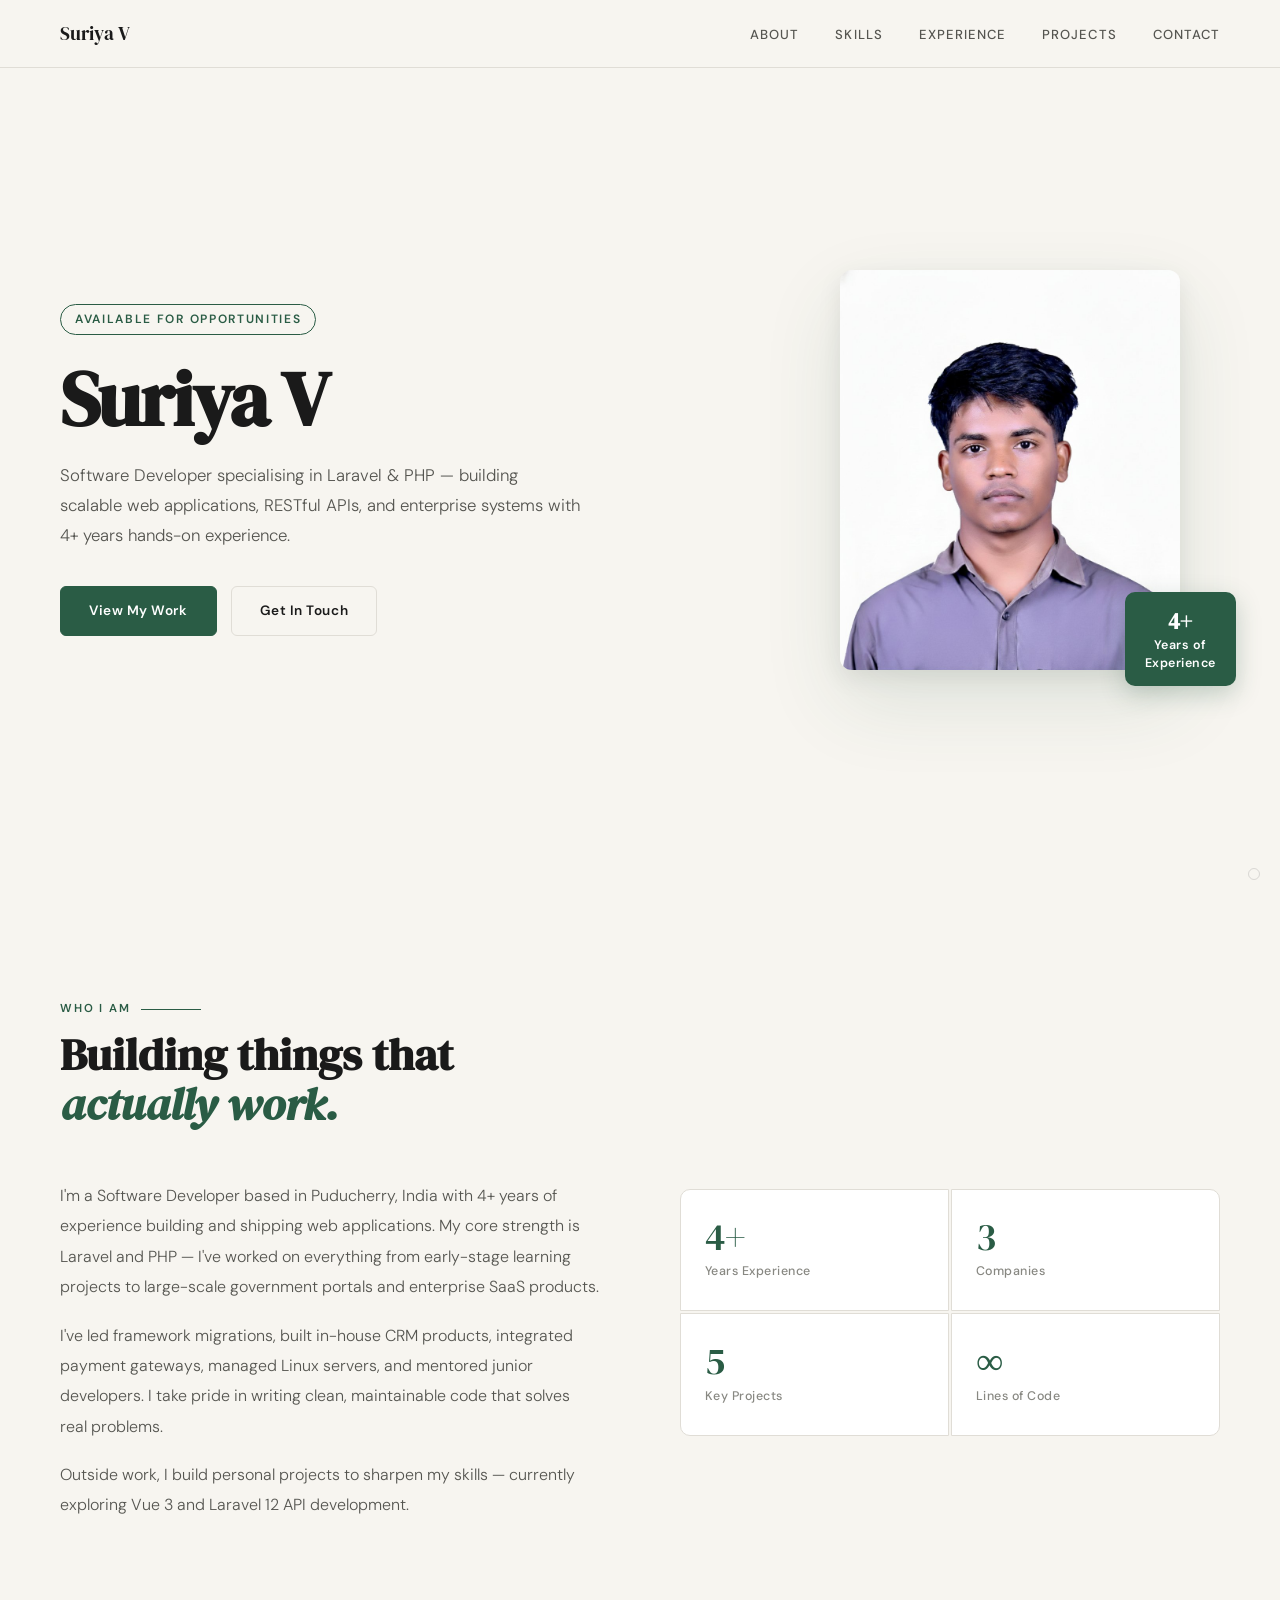
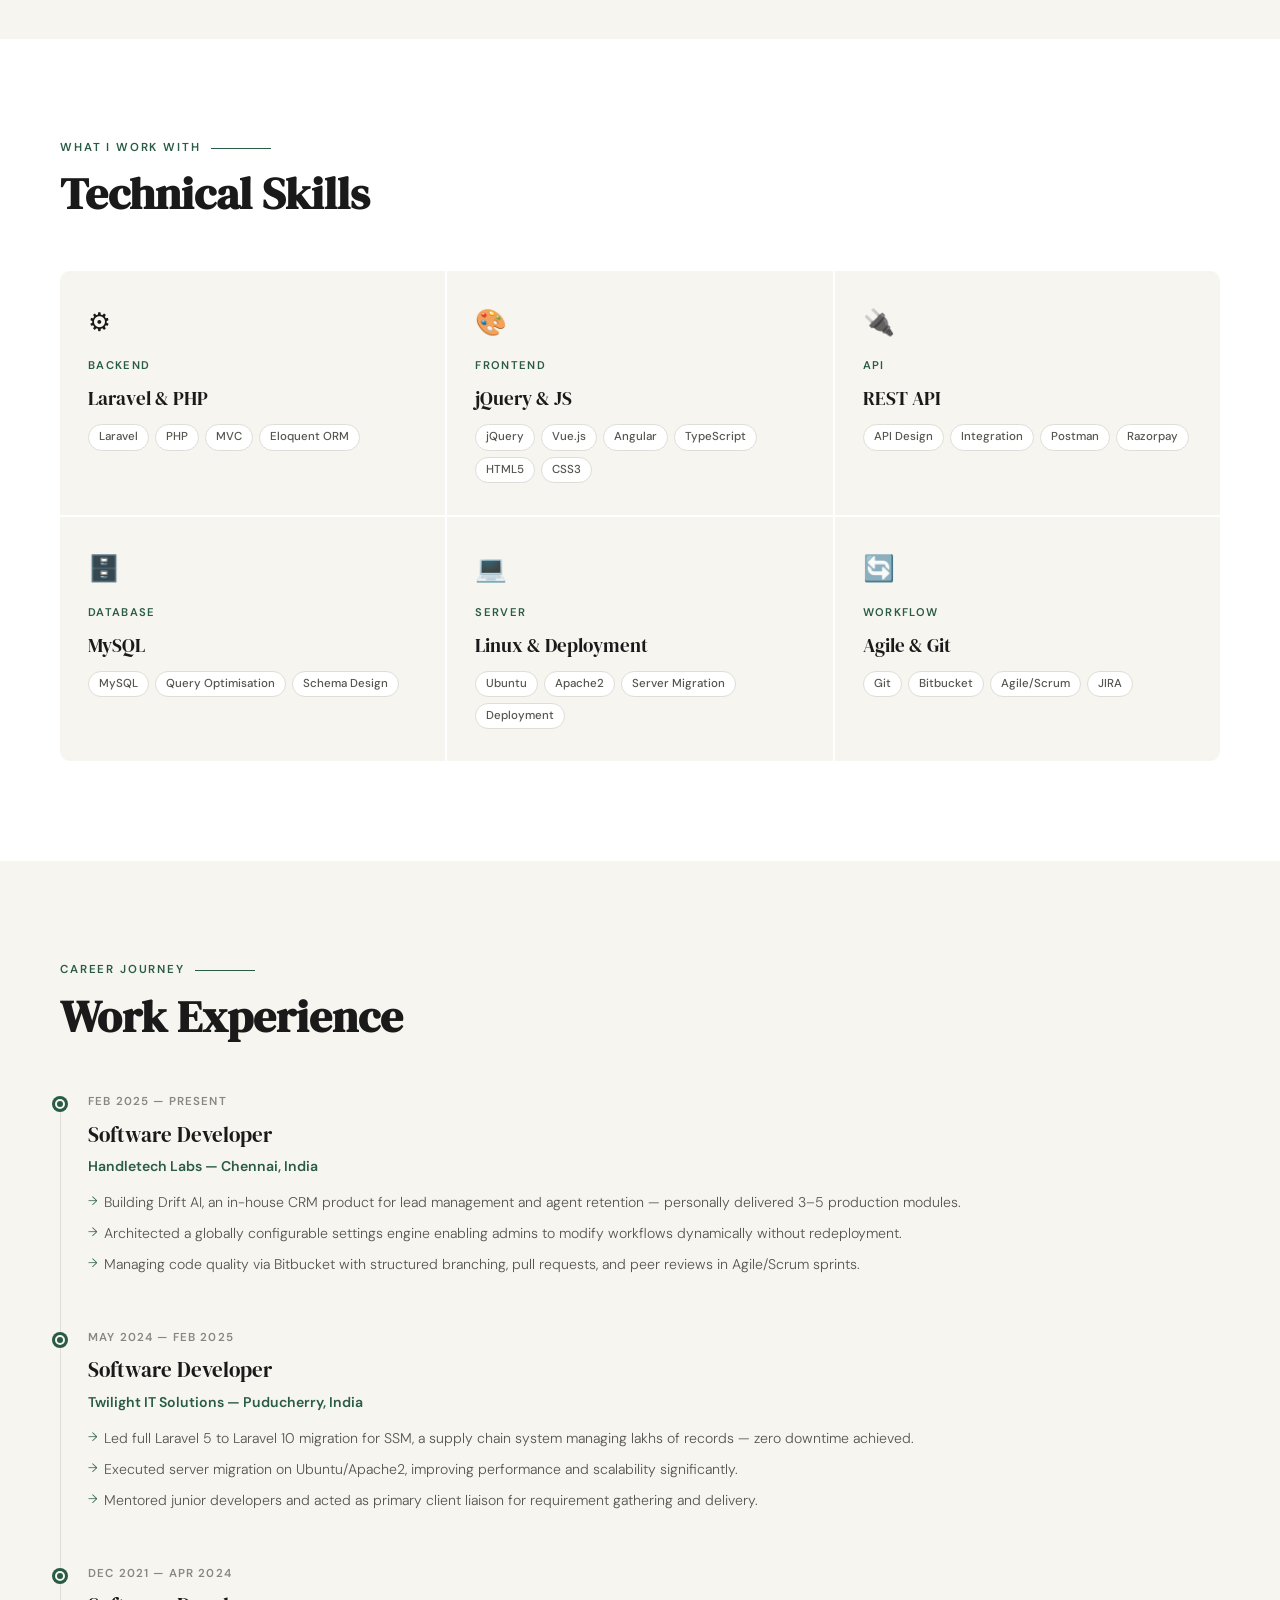
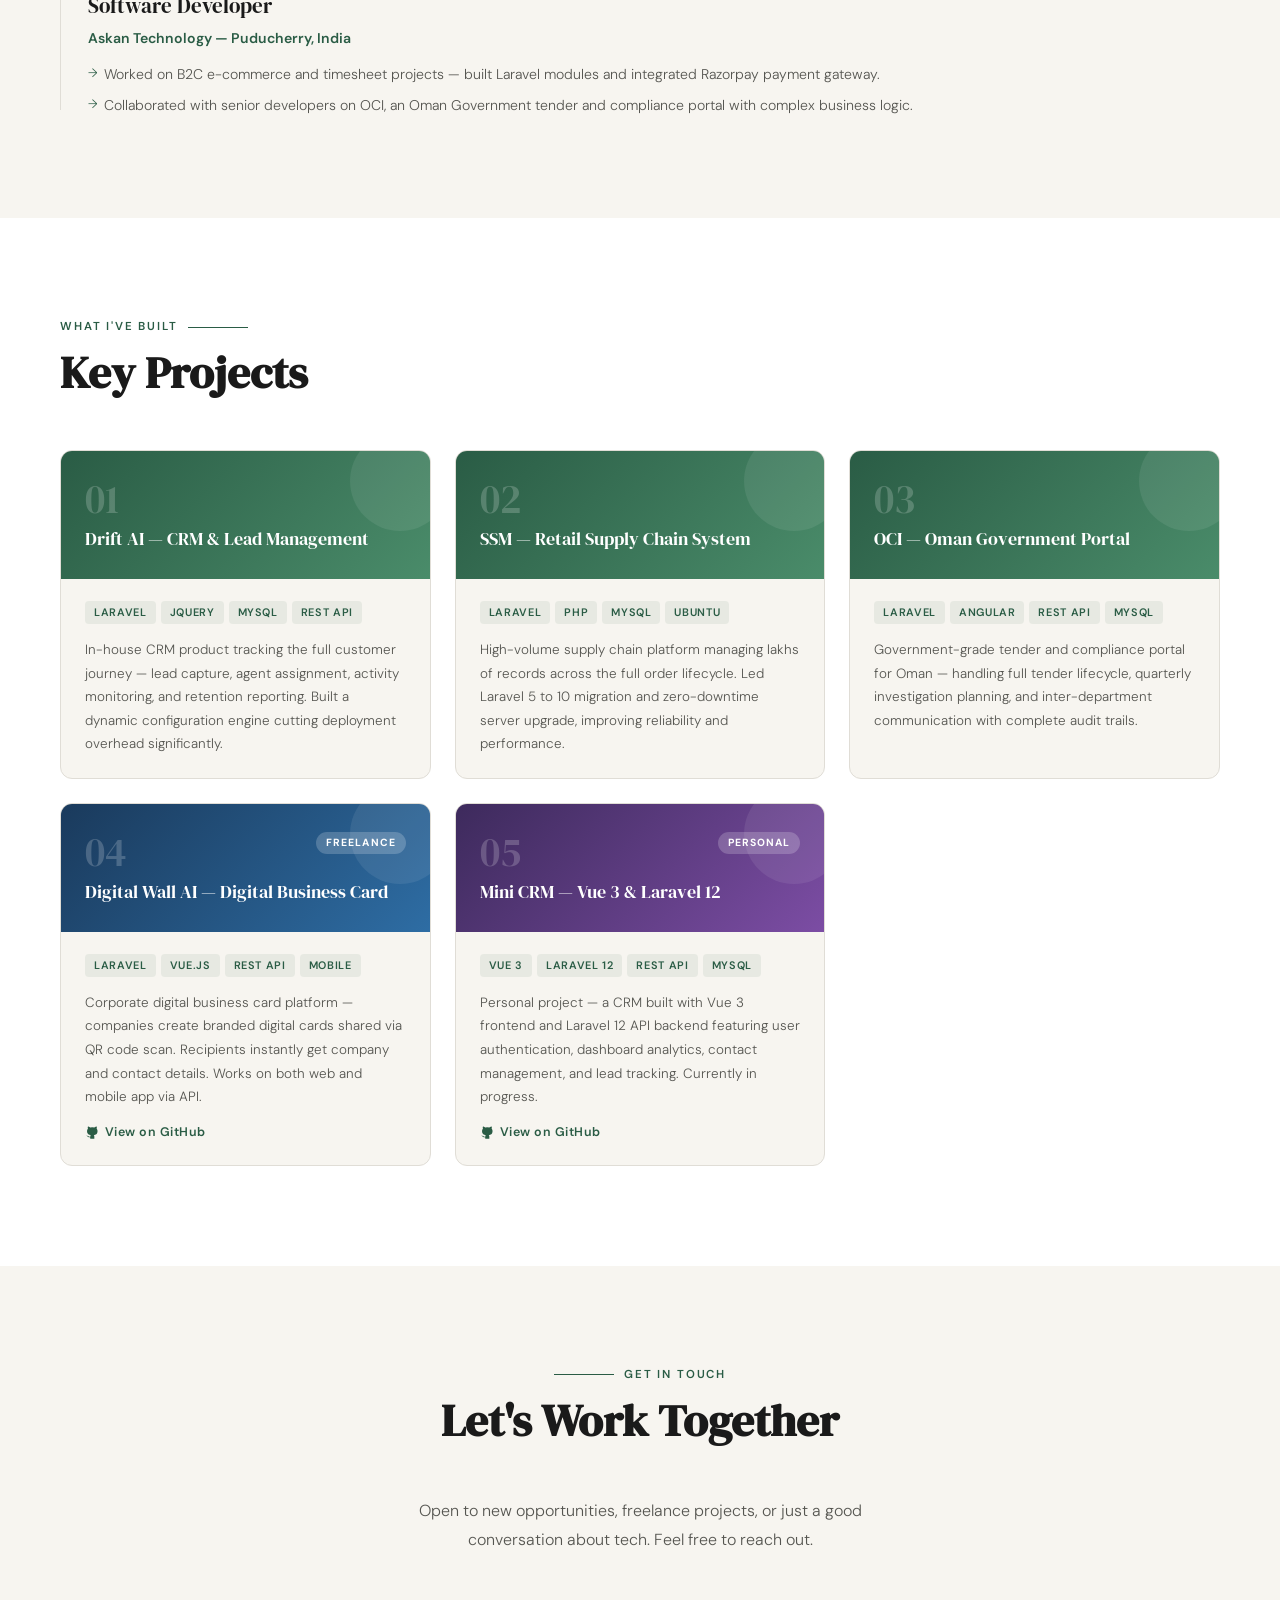
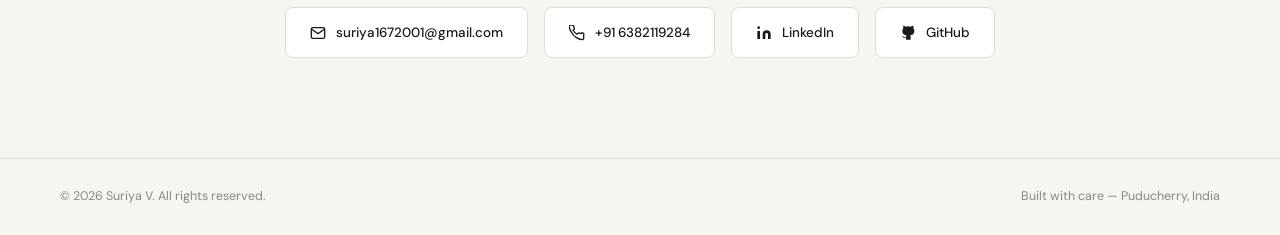
==== commit 39ac752c: "updated dynamically with theme" ====
--- a/index.html
+++ b/index.html
@@ -3,11 +3,13 @@
 <head>
 <meta charset="UTF-8"/>
 <meta name="viewport" content="width=device-width, initial-scale=1.0"/>
-<title>Suriya V — Software Developer</title>
+<title class="page-title">Portfolio</title>
 <link href="https://fonts.googleapis.com/css2?family=DM+Serif+Display:ital@0;1&family=DM+Sans:opsz,wght@9..40,300;9..40,400;9..40,500;9..40,600&display=swap" rel="stylesheet"/>
 <link rel="stylesheet" href="css/app.css"/>
 </head>
 <body>
+
+<!-- NAV -->
 <nav>
   <a href="#hero" class="nav-logo my-name"></a>
   <ul class="nav-links">
@@ -18,12 +20,14 @@
     <li><a href="#contact">Contact</a></li>
   </ul>
 </nav>
+
+<!-- HERO -->
 <div id="hero">
   <div class="hero-inner">
     <div>
       <div class="hero-tag">Available for opportunities</div>
-      <h1 class="hero-name my-name"> </h1>
-      <p class="hero-desc">Software Developer specialising in Laravel &amp; PHP — building scalable web applications, RESTful APIs, and enterprise systems with <span class="experience"></span> Years hands-on experience.</p>
+      <h1 class="hero-name my-name"></h1>
+      <p class="hero-desc"></p>
       <div class="hero-cta">
         <a href="#projects" class="btn-primary">View My Work</a>
         <a href="#contact" class="btn-outline">Get In Touch</a>
@@ -31,232 +35,104 @@
     </div>
     <div class="hero-photo-wrap">
       <div class="hero-photo-frame">
-        <img src="/Images/myimage.png" alt="Suriya V"/>
+        <img src="Images/myimage.png" alt=""/>
       </div>
-      <div class="photo-badge"><span class="experience"></span>Years of<br/>Experience</div>
+      <div class="photo-badge">
+        <span class="experience"></span>
+        Years of<br/>Experience
+      </div>
     </div>
   </div>
 </div>
 
 <!-- ABOUT -->
 <div id="about" class="section-wrap">
-<div class="section-inner">
-  <div class="section-label">Who I Am</div>
-  <h2 class="section-title">Building things that<br/><em style="font-style:italic;color:var(--accent)">actually work.</em></h2>
-  <div class="about-grid">
-    <div class="about-text">
-      <p>I'm a Software Developer based in Puducherry, India with <span class="experience"></span> years of experience building and shipping web applications. My core strength is Laravel and PHP — I've worked on everything from early-stage learning projects to large-scale government portals and enterprise SaaS products.</p>
-      <p>I've led framework migrations, built in-house CRM products, integrated payment gateways, managed Linux servers, and mentored junior developers. I take pride in writing clean, maintainable code that solves real problems.</p>
-      <p>Outside work, I build personal projects to sharpen my skills — currently exploring Vue 3 and Laravel 12 API development.</p>
-    </div>
-    <div>
-      <div class="about-stats">
-        <div class="stat-box"><div class="stat-num"><span class="experience"></span></div><div class="stat-label">Years Experience</div></div>
-        <div class="stat-box"><div class="stat-num"><span class="total-companies"></span></div><div class="stat-label">Companies</div></div>
-        <div class="stat-box"><div class="stat-num"><span class="total-projects"></span></div><div class="stat-label">Key Projects</div></div>
-        <div class="stat-box"><div class="stat-num">&#8734;</div><div class="stat-label">Lines of Code</div></div>
+  <div class="section-inner">
+    <div class="section-label">Who I Am</div>
+    <h2 class="section-title">Building things that<br/><em style="font-style:italic;color:var(--accent)">actually work.</em></h2>
+    <div class="about-grid">
+      <div class="about-text">
+        <!-- filled by app.js -->
+      </div>
+      <div>
+        <div class="about-stats">
+          <div class="stat-box"><div class="stat-num experience"></div><div class="stat-label">Years Experience</div></div>
+          <div class="stat-box"><div class="stat-num total-companies"></div><div class="stat-label">Companies</div></div>
+          <div class="stat-box"><div class="stat-num total-projects"></div><div class="stat-label">Key Projects</div></div>
+          <div class="stat-box"><div class="stat-num">&#8734;</div><div class="stat-label">Lines of Code</div></div>
+        </div>
       </div>
     </div>
   </div>
 </div>
-</div>
 
 <!-- SKILLS -->
 <div id="skills" class="section-wrap surface-bg">
-<div class="section-inner">
-  <div class="section-label">What I Work With</div>
-  <h2 class="section-title">Technical Skills</h2>
-  <div class="skills-grid">
-    <div class="skill-card" style="border-radius:10px 0 0 0">
-      <div class="skill-icon">&#9881;&#65039;</div>
-      <div class="skill-cat">Backend</div>
-      <div class="skill-name">Laravel &amp; PHP</div>
-      <div class="skill-tags"><span class="skill-tag">Laravel</span><span class="skill-tag">PHP</span><span class="skill-tag">MVC</span><span class="skill-tag">Eloquent ORM</span></div>
+  <div class="section-inner">
+    <div class="section-label">What I Work With</div>
+    <h2 class="section-title">Technical Skills</h2>
+    <div class="skills-grid">
+      <!-- filled by app.js -->
     </div>
-    <div class="skill-card">
-      <div class="skill-icon">&#127912;</div>
-      <div class="skill-cat">Frontend</div>
-      <div class="skill-name">jQuery &amp; JS</div>
-      <div class="skill-tags"><span class="skill-tag">jQuery</span><span class="skill-tag">Vue.js</span><span class="skill-tag">Angular</span><span class="skill-tag">TypeScript</span><span class="skill-tag">HTML5</span><span class="skill-tag">CSS3</span></div>
-    </div>
-    <div class="skill-card" style="border-radius:0 10px 0 0">
-      <div class="skill-icon">&#128268;</div>
-      <div class="skill-cat">API</div>
-      <div class="skill-name">REST API</div>
-      <div class="skill-tags"><span class="skill-tag">API Design</span><span class="skill-tag">Integration</span><span class="skill-tag">Postman</span><span class="skill-tag">Razorpay</span></div>
-    </div>
-    <div class="skill-card" style="border-radius:0 0 0 10px">
-      <div class="skill-icon">&#128452;&#65039;</div>
-      <div class="skill-cat">Database</div>
-      <div class="skill-name">MySQL</div>
-      <div class="skill-tags"><span class="skill-tag">MySQL</span><span class="skill-tag">Query Optimisation</span><span class="skill-tag">Schema Design</span></div>
-    </div>
-    <div class="skill-card">
-      <div class="skill-icon">&#128187;</div>
-      <div class="skill-cat">Server</div>
-      <div class="skill-name">Linux &amp; Deployment</div>
-      <div class="skill-tags"><span class="skill-tag">Ubuntu</span><span class="skill-tag">Apache2</span><span class="skill-tag">Server Migration</span><span class="skill-tag">Deployment</span></div>
-    </div>
-    <div class="skill-card" style="border-radius:0 0 10px 0">
-      <div class="skill-icon">&#128260;</div>
-      <div class="skill-cat">Workflow</div>
-      <div class="skill-name">Agile &amp; Git</div>
-      <div class="skill-tags"><span class="skill-tag">Git</span><span class="skill-tag">Bitbucket</span><span class="skill-tag">Agile/Scrum</span><span class="skill-tag">JIRA</span></div>
-    </div>      <div class="skill-cat">Workflow</div>
-
   </div>
-</div>
 </div>
 
 <!-- EXPERIENCE -->
 <div id="experience" class="section-wrap">
-<div class="section-inner">
-  <div class="section-label">Career Journey</div>
-  <h2 class="section-title">Work Experience</h2>
-  <div class="exp-timeline">
-    <div class="exp-item current">
-      <div class="exp-dot"></div>
-      <div class="exp-period">Feb 2025 — Present</div>
-      <div class="exp-role">Software Developer</div>
-      <div class="exp-company">Handletech Labs — Chennai, India</div>
-      <ul class="exp-points">
-        <li>Building Drift AI, an in-house CRM product for lead management and agent retention — personally delivered 3–5 production modules.</li>
-        <li>Architected a globally configurable settings engine enabling admins to modify workflows dynamically without redeployment.</li>
-        <li>Managing code quality via Bitbucket with structured branching, pull requests, and peer reviews in Agile/Scrum sprints.</li>
-      </ul>
-    </div>
-    <div class="exp-item">
-      <div class="exp-dot"></div>
-      <div class="exp-period">May 2024 — Feb 2025</div>
-      <div class="exp-role">Software Developer</div>
-      <div class="exp-company">Twilight IT Solutions — Puducherry, India</div>
-      <ul class="exp-points">
-        <li>Led full Laravel 5 to Laravel 10 migration for SSM, a supply chain system managing lakhs of records — zero downtime achieved.</li>
-        <li>Executed server migration on Ubuntu/Apache2, improving performance and scalability significantly.</li>
-        <li>Mentored junior developers and acted as primary client liaison for requirement gathering and delivery.</li>
-      </ul>
-    </div>
-    <div class="exp-item">
-      <div class="exp-dot"></div>
-      <div class="exp-period">Dec 2021 — Apr 2024</div>
-      <div class="exp-role">Software Developer</div>
-      <div class="exp-company">Askan Technology — Puducherry, India</div>
-      <ul class="exp-points">
-        <li>Worked on B2C e-commerce and timesheet projects — built Laravel modules and integrated Razorpay payment gateway.</li>
-        <li>Collaborated with senior developers on OCI, an Oman Government tender and compliance portal with complex business logic.</li>
-      </ul>
+  <div class="section-inner">
+    <div class="section-label">Career Journey</div>
+    <h2 class="section-title">Work Experience</h2>
+    <div class="exp-timeline">
+      <!-- filled by app.js -->
     </div>
   </div>
-</div>
 </div>
 
 <!-- PROJECTS -->
 <div id="projects" class="section-wrap surface-bg">
-<div class="section-inner">
-  <div class="section-label">What I've Built</div>
-  <h2 class="section-title">Key Projects</h2>
-  <div class="projects-grid">
-    <div class="proj-card">
-      <div class="proj-card-top">
-        <div class="proj-num">01</div>
-        <div class="proj-title">Drift AI — CRM &amp; Lead Management</div>
-      </div>
-      <div class="proj-body">
-        <div class="proj-tech"><span>Laravel</span><span>jQuery</span><span>MySQL</span><span>REST API</span></div>
-        <p class="proj-desc">In-house CRM product tracking the full customer journey — lead capture, agent assignment, activity monitoring, and retention reporting. Built a dynamic configuration engine cutting deployment overhead significantly.</p>
-      </div>
-    </div>
-    <div class="proj-card">
-      <div class="proj-card-top">
-        <div class="proj-num">02</div>
-        <div class="proj-title">SSM — Retail Supply Chain System</div>
-      </div>
-      <div class="proj-body">
-        <div class="proj-tech"><span>Laravel</span><span>PHP</span><span>MySQL</span><span>Ubuntu</span></div>
-        <p class="proj-desc">High-volume supply chain platform managing lakhs of records across the full order lifecycle. Led Laravel 5 to 10 migration and zero-downtime server upgrade, improving reliability and performance.</p>
-      </div>
-    </div>
-    <div class="proj-card">
-      <div class="proj-card-top">
-        <div class="proj-num">03</div>
-        <div class="proj-title">OCI — Oman Government Portal</div>
-      </div>
-      <div class="proj-body">
-        <div class="proj-tech"><span>Laravel</span><span>Angular</span><span>REST API</span><span>MySQL</span></div>
-        <p class="proj-desc">Government-grade tender and compliance portal for Oman — handling full tender lifecycle, quarterly investigation planning, and inter-department communication with complete audit trails.</p>
-      </div>
-    </div>
-    <div class="proj-card">
-      <div class="proj-card-top" style="background:linear-gradient(135deg,#1a3a5c 0%,#2e6da4 100%)">
-        <div class="proj-header-row">
-          <div class="proj-num">04</div>
-          <span class="badge">Freelance</span>
-        </div>
-        <div class="proj-title">Digital Wall AI — Digital Business Card</div>
-      </div>
-      <div class="proj-body">
-        <div class="proj-tech"><span>Laravel</span><span>Vue.js</span><span>REST API</span><span>Mobile</span></div>
-        <p class="proj-desc">Corporate digital business card platform — companies create branded digital cards shared via QR code scan. Recipients instantly get company and contact details. Works on both web and mobile app via API.</p>
-        <a href="https://github.com/digitalwallai-source/digitalwallai" target="_blank" class="proj-link">
-          <svg width="14" height="14" viewBox="0 0 24 24" fill="currentColor"><path d="M9 19c-5 1.5-5-2.5-7-3m14 6v-3.87a3.37 3.37 0 00-.94-2.61c3.14-.35 6.44-1.54 6.44-7A5.44 5.44 0 0020 4.77 5.07 5.07 0 0019.91 1S18.73.65 16 2.48a13.38 13.38 0 00-7 0C6.27.65 5.09 1 5.09 1A5.07 5.07 0 005 4.77a5.44 5.44 0 00-1.5 3.78c0 5.42 3.3 6.61 6.44 7A3.37 3.37 0 009 18.13V22"/></svg>
-          View on GitHub
-        </a>
-      </div>
-    </div>
-    <div class="proj-card">
-      <div class="proj-card-top" style="background:linear-gradient(135deg,#3d2a5c 0%,#7c4da4 100%)">
-        <div class="proj-header-row">
-          <div class="proj-num">05</div>
-          <span class="badge">Personal</span>
-        </div>
-        <div class="proj-title">Mini CRM — Vue 3 &amp; Laravel 12</div>
-      </div>
-      <div class="proj-body">
-        <div class="proj-tech"><span>Vue 3</span><span>Laravel 12</span><span>REST API</span><span>MySQL</span></div>
-        <p class="proj-desc">Personal project — a CRM built with Vue 3 frontend and Laravel 12 API backend featuring user authentication, dashboard analytics, contact management, and lead tracking. Currently in progress.</p>
-        <a href="https://github.com/suriya1607/minicrm" target="_blank" class="proj-link">
-          <svg width="14" height="14" viewBox="0 0 24 24" fill="currentColor"><path d="M9 19c-5 1.5-5-2.5-7-3m14 6v-3.87a3.37 3.37 0 00-.94-2.61c3.14-.35 6.44-1.54 6.44-7A5.44 5.44 0 0020 4.77 5.07 5.07 0 0019.91 1S18.73.65 16 2.48a13.38 13.38 0 00-7 0C6.27.65 5.09 1 5.09 1A5.07 5.07 0 005 4.77a5.44 5.44 0 00-1.5 3.78c0 5.42 3.3 6.61 6.44 7A3.37 3.37 0 009 18.13V22"/></svg>
-          View on GitHub
-        </a>
-      </div>
+  <div class="section-inner">
+    <div class="section-label">What I've Built</div>
+    <h2 class="section-title">Key Projects</h2>
+    <div class="projects-grid">
+      <!-- filled by app.js -->
     </div>
   </div>
-</div>
 </div>
 
 <!-- CONTACT -->
 <div id="contact" class="section-wrap">
-<div class="section-inner" id="contact-section">
-  <div class="section-label">Get In Touch</div>
-  <h2 class="section-title">Let's Work Together</h2>
-  <p class="contact-sub">Open to new opportunities, freelance projects, or just a good conversation about tech. Feel free to reach out.</p>
-  <div class="contact-links">
-    <a href="mailto:suriya1672001@gmail.com" class="contact-link">
-      <svg viewBox="0 0 24 24" fill="none" stroke="currentColor" stroke-width="2"><path d="M4 4h16c1.1 0 2 .9 2 2v12c0 1.1-.9 2-2 2H4c-1.1 0-2-.9-2-2V6c0-1.1.9-2 2-2z"/><polyline points="22,6 12,13 2,6"/></svg>
-      suriya1672001@gmail.com
-    </a>
-    <a href="tel:+916382119284" class="contact-link">
-      <svg viewBox="0 0 24 24" fill="none" stroke="currentColor" stroke-width="2"><path d="M22 16.92v3a2 2 0 01-2.18 2 19.79 19.79 0 01-8.63-3.07A19.5 19.5 0 013.07 9.8 19.79 19.79 0 01.16 1.18 2 2 0 012.12 0h3a2 2 0 012 1.72 12.84 12.84 0 00.7 2.81 2 2 0 01-.45 2.11L6.09 7.91a16 16 0 006 6l1.27-1.27a2 2 0 012.11-.45 12.84 12.84 0 002.81.7A2 2 0 0122 14.92z"/></svg>
-      +91 6382119284
-    </a>
-    <a href="https://www.linkedin.com/in/suriya-v-a99b25225/" target="_blank" class="contact-link">
-      <svg viewBox="0 0 24 24" fill="currentColor"><path d="M16 8a6 6 0 016 6v7h-4v-7a2 2 0 00-2-2 2 2 0 00-2 2v7h-4v-7a6 6 0 016-6zM2 9h4v12H2z"/><circle cx="4" cy="4" r="2"/></svg>
-      LinkedIn
-    </a>
-    <a href="https://github.com/suriya1607" target="_blank" class="contact-link">
-      <svg viewBox="0 0 24 24" fill="currentColor"><path d="M9 19c-5 1.5-5-2.5-7-3m14 6v-3.87a3.37 3.37 0 00-.94-2.61c3.14-.35 6.44-1.54 6.44-7A5.44 5.44 0 0020 4.77 5.07 5.07 0 0019.91 1S18.73.65 16 2.48a13.38 13.38 0 00-7 0C6.27.65 5.09 1 5.09 1A5.07 5.07 0 005 4.77a5.44 5.44 0 00-1.5 3.78c0 5.42 3.3 6.61 6.44 7A3.37 3.37 0 009 18.13V22"/></svg>
-      GitHub
-    </a>
+  <div class="section-inner" id="contact-section">
+    <div class="section-label">Get In Touch</div>
+    <h2 class="section-title">Let's Work Together</h2>
+    <p class="contact-sub">Open to new opportunities, freelance projects, or just a good conversation about tech. Feel free to reach out.</p>
+    <div class="contact-links">
+      <a href="#" class="contact-link contact-email">
+        <svg viewBox="0 0 24 24" fill="none" stroke="currentColor" stroke-width="2"><path d="M4 4h16c1.1 0 2 .9 2 2v12c0 1.1-.9 2-2 2H4c-1.1 0-2-.9-2-2V6c0-1.1.9-2 2-2z"/><polyline points="22,6 12,13 2,6"/></svg>
+        <span></span>
+      </a>
+      <a href="#" class="contact-link contact-phone">
+        <svg viewBox="0 0 24 24" fill="none" stroke="currentColor" stroke-width="2"><path d="M22 16.92v3a2 2 0 01-2.18 2 19.79 19.79 0 01-8.63-3.07A19.5 19.5 0 013.07 9.8 19.79 19.79 0 01.16 1.18 2 2 0 012.12 0h3a2 2 0 012 1.72 12.84 12.84 0 00.7 2.81 2 2 0 01-.45 2.11L6.09 7.91a16 16 0 006 6l1.27-1.27a2 2 0 012.11-.45 12.84 12.84 0 002.81.7A2 2 0 0122 14.92z"/></svg>
+        <span></span>
+      </a>
+      <a href="#" target="_blank" class="contact-link contact-linkedin">
+        <svg viewBox="0 0 24 24" fill="currentColor"><path d="M16 8a6 6 0 016 6v7h-4v-7a2 2 0 00-2-2 2 2 0 00-2 2v7h-4v-7a6 6 0 016-6zM2 9h4v12H2z"/><circle cx="4" cy="4" r="2"/></svg>
+        <span>LinkedIn</span>
+      </a>
+      <a href="#" target="_blank" class="contact-link contact-github">
+        <svg viewBox="0 0 24 24" fill="currentColor"><path d="M9 19c-5 1.5-5-2.5-7-3m14 6v-3.87a3.37 3.37 0 00-.94-2.61c3.14-.35 6.44-1.54 6.44-7A5.44 5.44 0 0020 4.77 5.07 5.07 0 0019.91 1S18.73.65 16 2.48a13.38 13.38 0 00-7 0C6.27.65 5.09 1 5.09 1A5.07 5.07 0 005 4.77a5.44 5.44 0 00-1.5 3.78c0 5.42 3.3 6.61 6.44 7A3.37 3.37 0 009 18.13V22"/></svg>
+        <span>GitHub</span>
+      </a>
+    </div>
   </div>
 </div>
-</div>
 
+<!-- FOOTER -->
 <footer>
-  <span>&#169; 2026 Suriya V. All rights reserved.</span>
+  <span class="footer-copy"></span>
   <span>Built with care — Puducherry, India</span>
 </footer>
 
-  <script src="https://cdnjs.cloudflare.com/ajax/libs/jquery/3.7.1/jquery.min.js"></script>
-  <script src="script/app.js"></script>
+<script src="https://cdnjs.cloudflare.com/ajax/libs/jquery/3.7.1/jquery.min.js"></script>
+<script src="script/app.js"></script>
 </body>
-</html>
+</html>
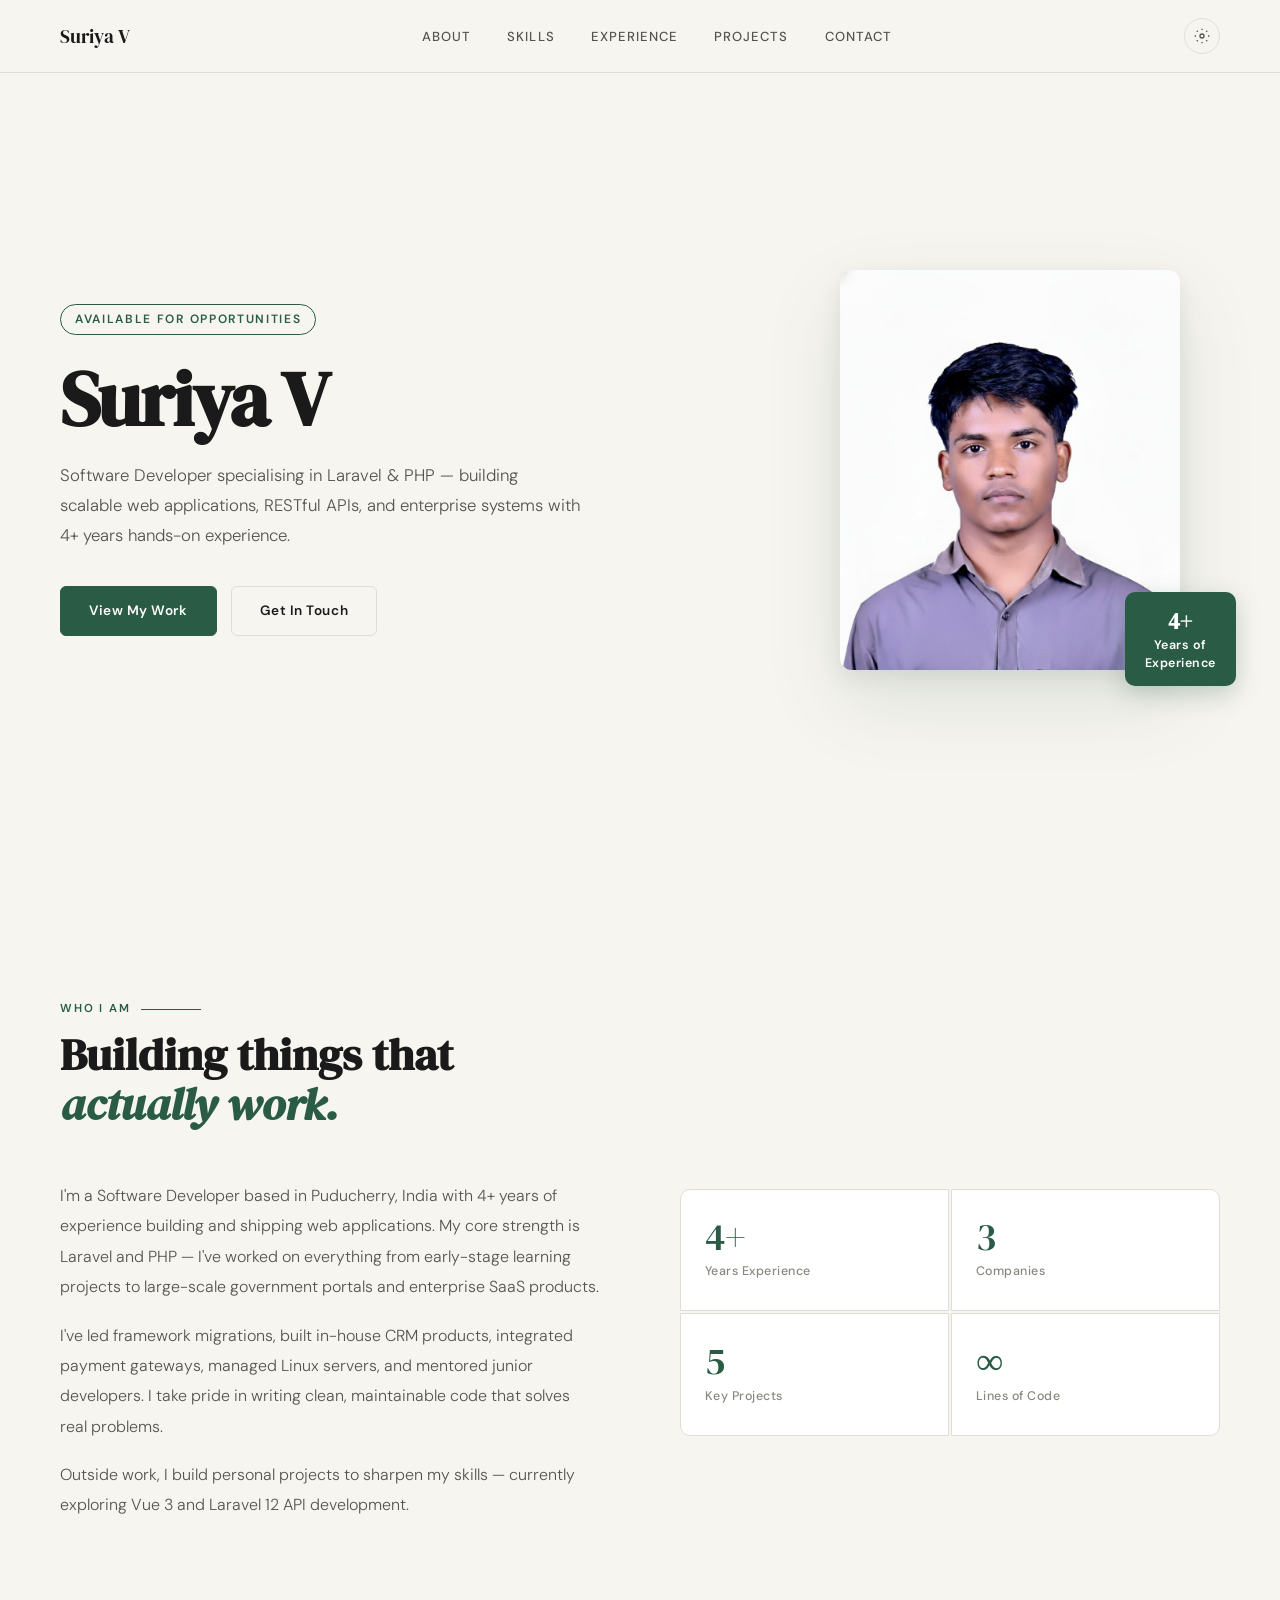
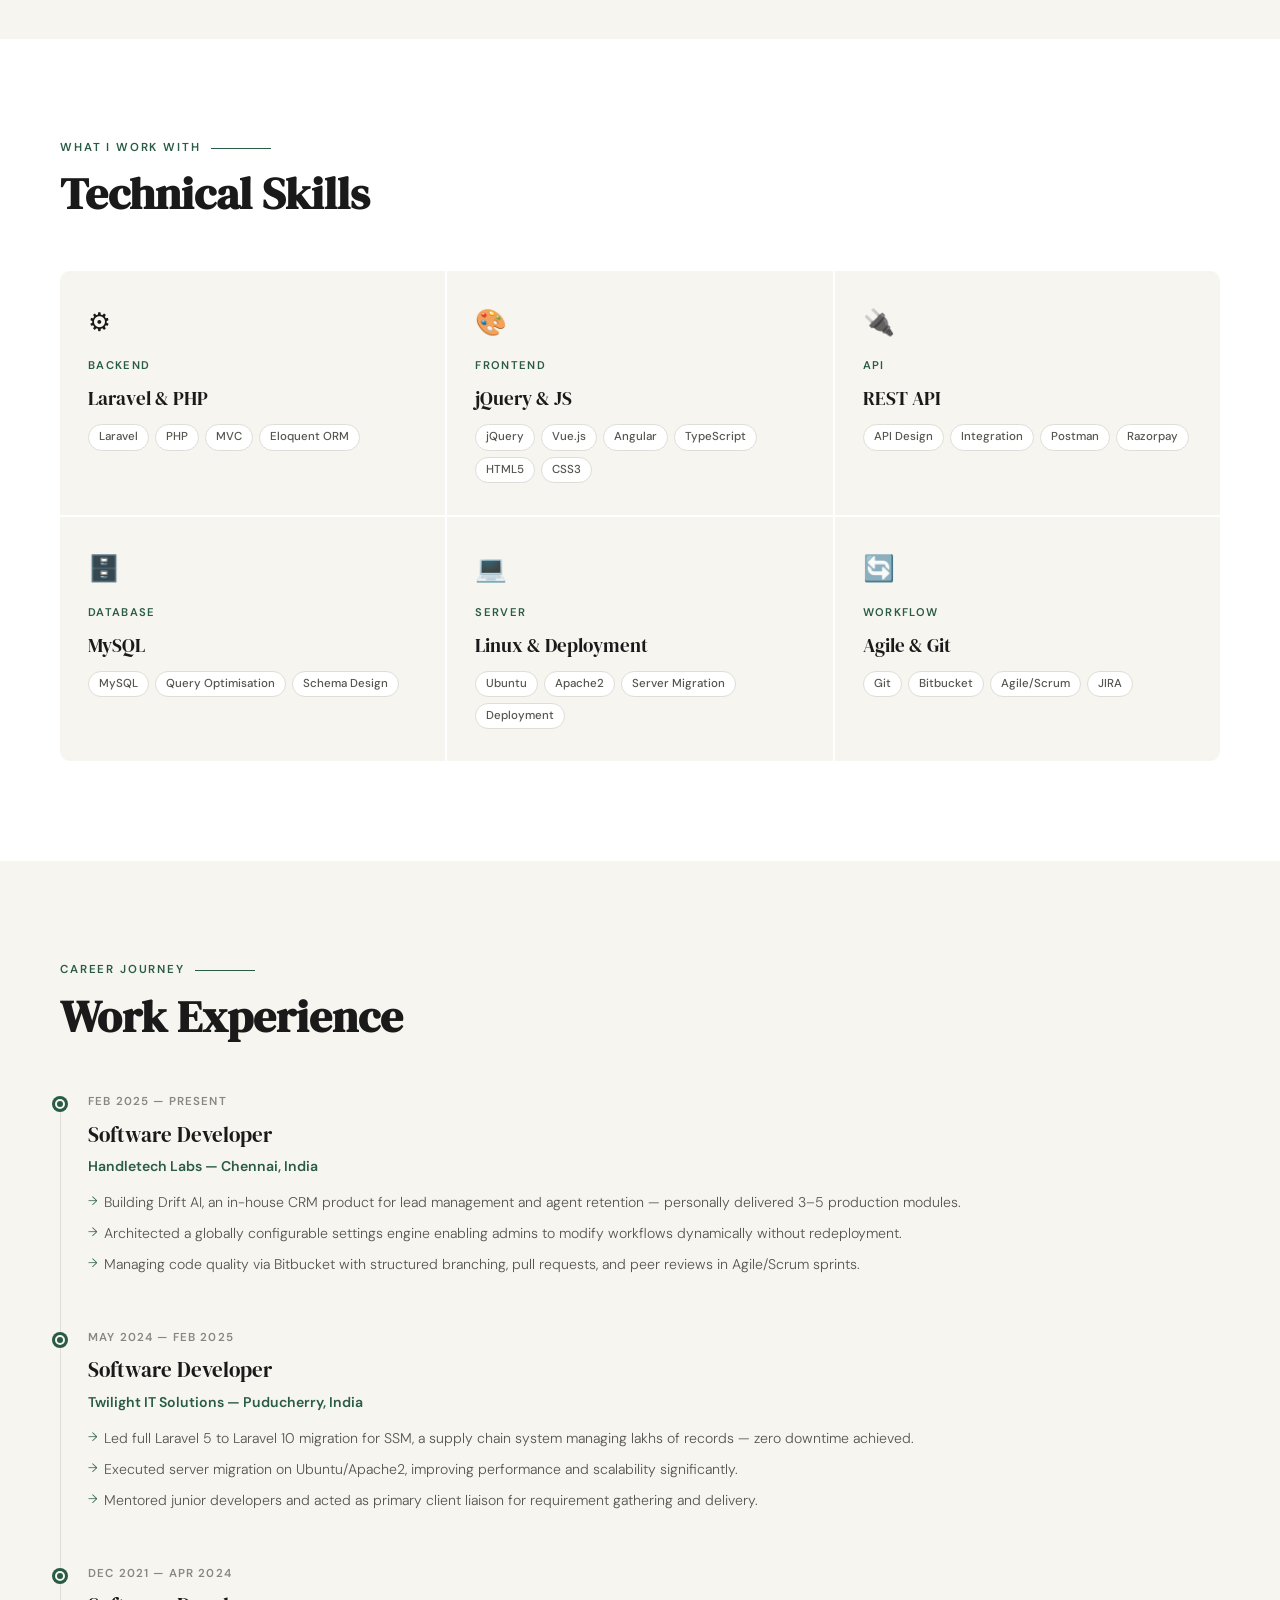
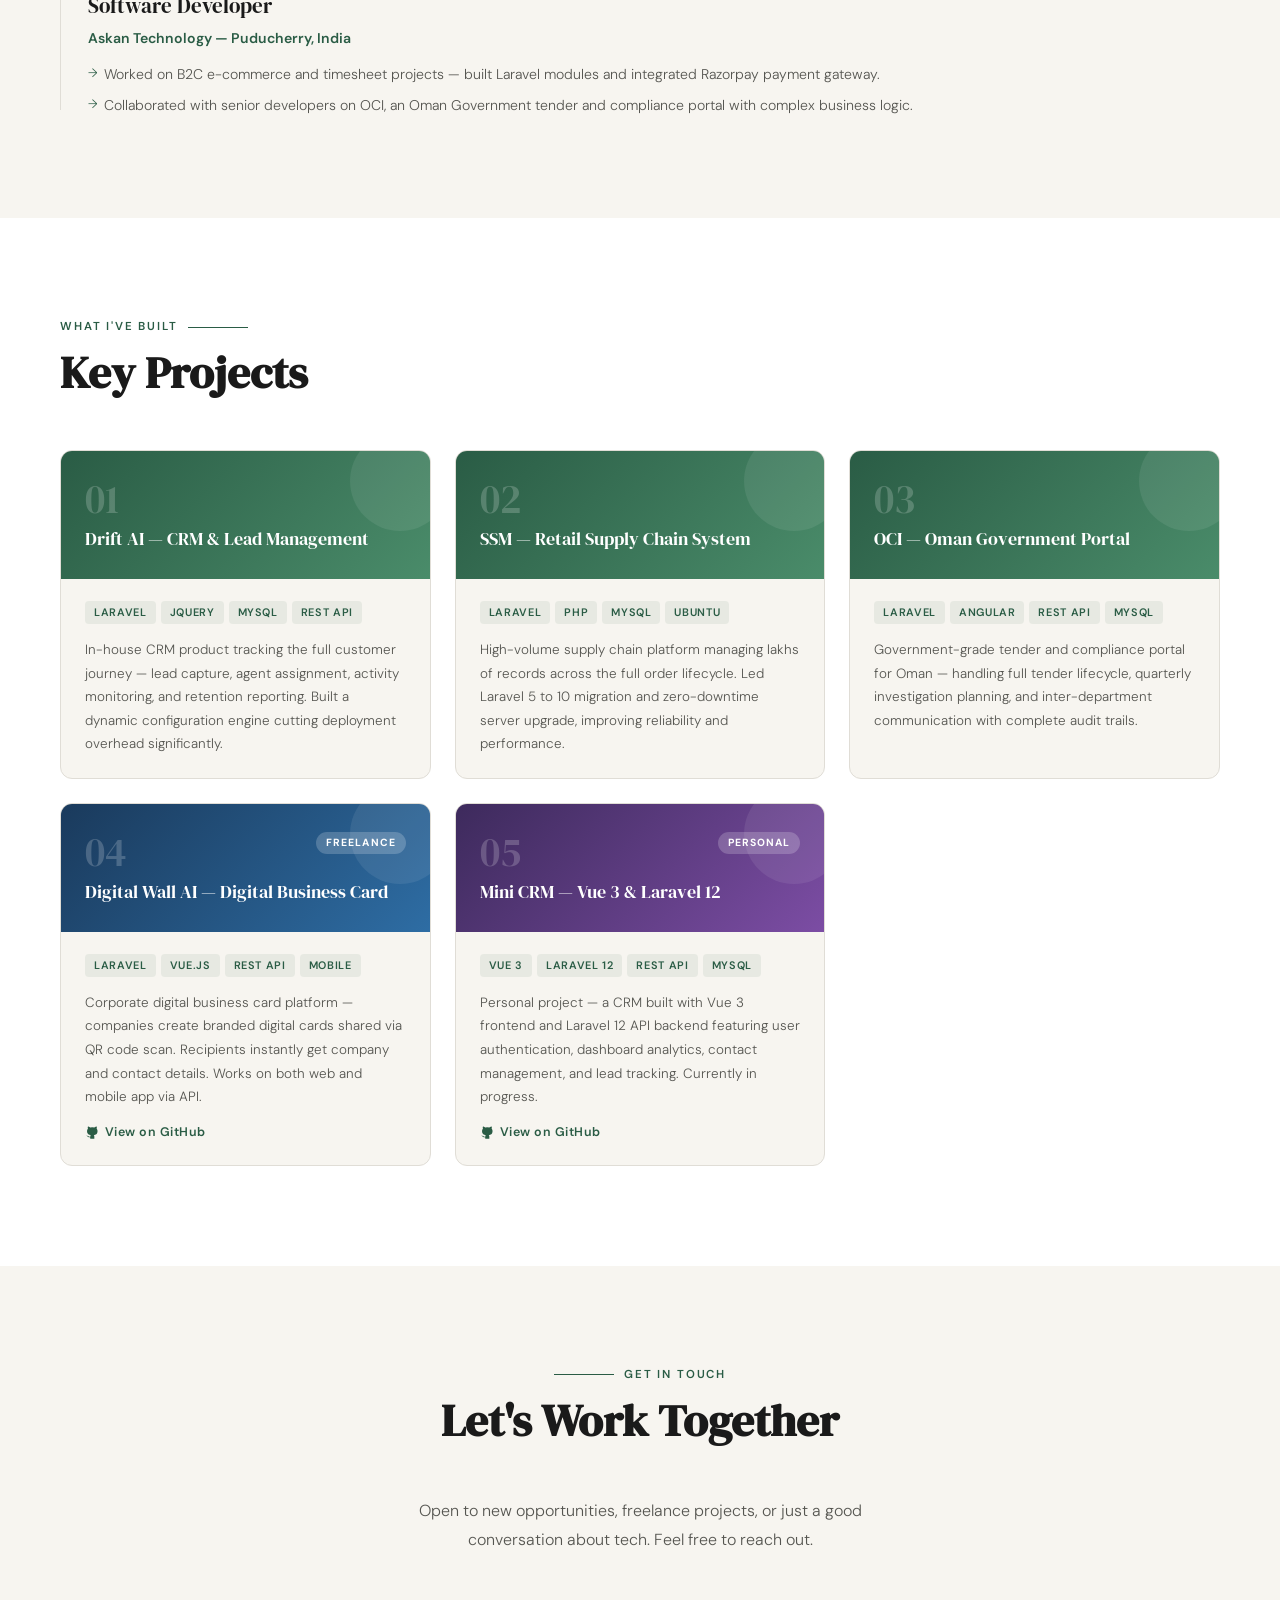
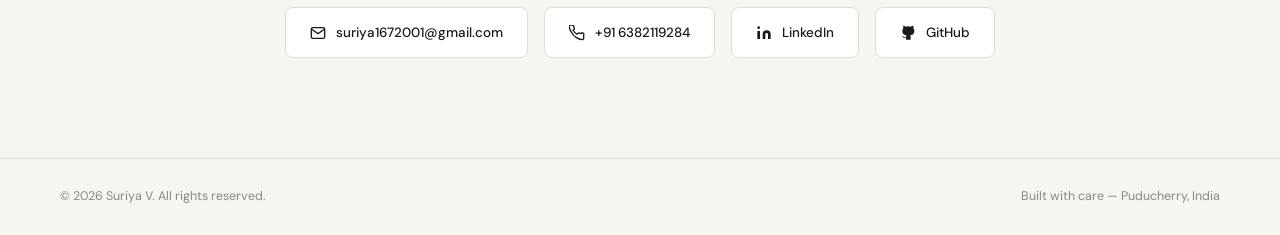
==== commit ca6611c2: "theme update" ====
--- a/index.html
+++ b/index.html
@@ -12,13 +12,29 @@
 <!-- NAV -->
 <nav>
   <a href="#hero" class="nav-logo my-name"></a>
-  <ul class="nav-links">
+  <ul class="nav-links" id="nav-links">
     <li><a href="#about">About</a></li>
     <li><a href="#skills">Skills</a></li>
     <li><a href="#experience">Experience</a></li>
     <li><a href="#projects">Projects</a></li>
     <li><a href="#contact">Contact</a></li>
   </ul>
+
+  <div class="nav-controls">
+    <button id="theme-trigger" title="Theme Settings">
+      <svg width="16" height="16" viewBox="0 0 24 24" fill="none" 
+           stroke="currentColor" stroke-width="2">
+        <circle cx="12" cy="12" r="3"/>
+        <path d="M12 1v2M12 21v2M4.22 4.22l1.42 1.42M18.36 18.36l1.42 1.42M1 12h2M21 12h2M4.22 19.78l1.42-1.42M18.36 5.64l1.42-1.42"/>
+      </svg>
+    </button>
+
+    <button class="hamburger" id="hamburger" aria-label="Menu">
+      <span></span>
+      <span></span>
+      <span></span>
+    </button>
+  </div>
 </nav>
 
 <!-- HERO -->
--- a/css/app.css
+++ b/css/app.css
@@ -7,11 +7,75 @@
 }
 html{scroll-behavior:smooth}
 body{background:var(--bg);color:var(--ink);font-family:var(--sans);font-weight:400;line-height:1.6;overflow-x:hidden}
-nav{position:fixed;top:0;left:0;right:0;z-index:100;display:flex;align-items:center;justify-content:space-between;padding:18px 60px;background:rgba(247,245,240,0.95);backdrop-filter:blur(12px);border-bottom:1px solid var(--line)}
+
+/* ── NAV ─────────────────────────────── */
+nav{
+  position:fixed;top:0;left:0;right:0;z-index:100;
+  display:flex;align-items:center;justify-content:space-between;
+  padding:18px 60px;
+  background:rgba(247,245,240,0.95);
+  backdrop-filter:blur(12px);
+  border-bottom:1px solid var(--line);
+}
 .nav-logo{font-family:var(--serif);font-size:1.2rem;color:var(--ink);text-decoration:none}
 .nav-links{display:flex;gap:36px;list-style:none}
 .nav-links a{font-size:0.82rem;font-weight:500;letter-spacing:0.08em;text-transform:uppercase;color:var(--ink2);text-decoration:none;transition:color 0.2s}
 .nav-links a:hover{color:var(--accent)}
+
+/* ── NAV CONTROLS (theme btn + hamburger) ── */
+.nav-controls{
+  display:flex;
+  align-items:center;
+  gap:12px;
+}
+
+/* ── THEME TRIGGER BUTTON ────────────── */
+#theme-trigger{
+  width:36px;
+  height:36px;
+  border-radius:50%;
+  background:transparent;
+  border:1.5px solid var(--line);
+  color:var(--ink2);
+  cursor:pointer;
+  display:flex;
+  align-items:center;
+  justify-content:center;
+  transition:all 0.2s;
+  flex-shrink:0;
+  padding:0;
+}
+#theme-trigger:hover{
+  border-color:var(--accent);
+  color:var(--accent);
+  transform:rotate(45deg);
+}
+
+/* ── HAMBURGER ───────────────────────── */
+.hamburger{
+  display:none;
+  flex-direction:column;
+  gap:5px;
+  background:none;
+  border:none;
+  cursor:pointer;
+  padding:4px;
+  z-index:999;
+  flex-shrink:0;
+}
+.hamburger span{
+  display:block;
+  width:22px;
+  height:2px;
+  background:var(--ink);
+  border-radius:2px;
+  transition:all 0.3s ease;
+}
+.hamburger.open span:nth-child(1){transform:translateY(7px) rotate(45deg)}
+.hamburger.open span:nth-child(2){opacity:0}
+.hamburger.open span:nth-child(3){transform:translateY(-7px) rotate(-45deg)}
+
+/* ── HERO ────────────────────────────── */
 #hero{min-height:100vh;display:flex;align-items:center;padding:120px 60px 80px;position:relative}
 .hero-inner{display:grid;grid-template-columns:1fr 420px;gap:80px;align-items:center;max-width:1200px;margin:0 auto;width:100%}
 .hero-tag{display:inline-block;font-size:0.75rem;font-weight:600;letter-spacing:0.14em;text-transform:uppercase;color:var(--accent);border:1px solid var(--accent);padding:5px 14px;border-radius:100px;margin-bottom:24px}
@@ -28,11 +92,15 @@
 .hero-photo-frame img{width:100%;height:100%;object-fit:cover;object-position:center top}
 .photo-badge{position:absolute;bottom:-16px;right:-16px;background:var(--accent);color:#fff;padding:14px 20px;border-radius:10px;font-size:0.78rem;font-weight:600;letter-spacing:0.04em;text-align:center;line-height:1.4;box-shadow:0 8px 24px rgba(42,92,69,0.25)}
 .photo-badge span{display:block;font-size:1.4rem;font-weight:700;font-family:var(--serif)}
+
+/* ── SECTIONS ────────────────────────── */
 .section-wrap{padding:100px 60px}
 .section-inner{max-width:1200px;margin:0 auto}
 .section-label{font-size:0.72rem;font-weight:600;letter-spacing:0.16em;text-transform:uppercase;color:var(--accent);margin-bottom:12px;display:flex;align-items:center;gap:10px}
 .section-label::after{content:'';flex:1;max-width:60px;height:1px;background:var(--accent)}
 .section-title{font-family:var(--serif);font-size:clamp(2rem,3.5vw,3rem);color:var(--ink);line-height:1.1;margin-bottom:52px}
+
+/* ── ABOUT ───────────────────────────── */
 .about-grid{display:grid;grid-template-columns:1fr 1fr;gap:80px;align-items:start}
 .about-text p{font-size:1rem;color:var(--ink2);line-height:1.9;margin-bottom:18px;font-weight:300}
 .about-stats{display:grid;grid-template-columns:1fr 1fr;gap:2px;margin-top:8px}
@@ -42,6 +110,8 @@
 .stat-num{font-family:var(--serif);font-size:2.4rem;color:var(--accent);line-height:1}
 .stat-label{font-size:0.78rem;color:var(--ink3);margin-top:6px;font-weight:500;letter-spacing:0.04em}
 .surface-bg{background:var(--surface)}
+
+/* ── SKILLS ──────────────────────────── */
 .skills-grid{display:grid;grid-template-columns:repeat(3,1fr);gap:2px}
 .skill-card{background:var(--bg);padding:32px 28px;transition:background 0.2s;cursor:default}
 .skill-card:hover{background:#EEF5F1}
@@ -50,6 +120,8 @@
 .skill-name{font-family:var(--serif);font-size:1.2rem;color:var(--ink);margin-bottom:10px}
 .skill-tags{display:flex;flex-wrap:wrap;gap:6px}
 .skill-tag{font-size:0.72rem;background:var(--surface);color:var(--ink2);padding:3px 10px;border-radius:100px;border:1px solid var(--line);font-weight:500}
+
+/* ── EXPERIENCE ──────────────────────── */
 .exp-timeline{position:relative;padding-left:28px}
 .exp-timeline::before{content:'';position:absolute;left:0;top:8px;bottom:8px;width:1px;background:var(--line)}
 .exp-item{position:relative;margin-bottom:52px}
@@ -63,6 +135,8 @@
 .exp-points{list-style:none;display:flex;flex-direction:column;gap:7px}
 .exp-points li{font-size:0.88rem;color:var(--ink2);line-height:1.7;padding-left:16px;position:relative;font-weight:300}
 .exp-points li::before{content:'→';position:absolute;left:0;color:var(--accent);font-size:0.78rem}
+
+/* ── PROJECTS ────────────────────────── */
 .projects-grid{display:grid;grid-template-columns:repeat(3,1fr);gap:24px}
 .proj-card{background:var(--bg);border-radius:12px;overflow:hidden;border:1px solid var(--line);transition:transform 0.2s,box-shadow 0.2s;display:flex;flex-direction:column}
 .proj-card:hover{transform:translateY(-4px);box-shadow:0 16px 48px rgba(0,0,0,0.08)}
@@ -78,6 +152,8 @@
 .proj-link:hover{color:var(--accent2)}
 .badge{font-size:0.65rem;font-weight:700;letter-spacing:0.1em;text-transform:uppercase;background:rgba(255,255,255,0.2);color:#fff;padding:3px 10px;border-radius:100px}
 .proj-header-row{display:flex;justify-content:space-between;align-items:flex-start}
+
+/* ── CONTACT ─────────────────────────── */
 #contact-section{text-align:center}
 #contact-section .section-label{justify-content:center}
 #contact-section .section-label::after{display:none}
@@ -87,7 +163,11 @@
 .contact-link{display:flex;align-items:center;gap:10px;padding:14px 24px;border-radius:8px;border:1.5px solid var(--line);text-decoration:none;color:var(--ink);font-size:0.84rem;font-weight:500;transition:all 0.2s;background:var(--surface)}
 .contact-link:hover{border-color:var(--accent);color:var(--accent);background:rgba(42,92,69,0.04)}
 .contact-link svg{width:16px;height:16px;flex-shrink:0}
+
+/* ── FOOTER ──────────────────────────── */
 footer{border-top:1px solid var(--line);padding:28px 60px;display:flex;justify-content:space-between;align-items:center;font-size:0.78rem;color:var(--ink3)}
+
+/* ── TABLET (max 900px) ──────────────── */
 @media(max-width:900px){
   nav{padding:16px 24px}
   .nav-links{gap:20px}
@@ -101,3 +181,85 @@
   .projects-grid{grid-template-columns:1fr}
   footer{flex-direction:column;gap:8px;text-align:center;padding:24px}
 }
+
+/* ── MOBILE (max 768px) ──────────────── */
+@media(max-width:768px){
+
+  html, body{
+    max-width:100%;
+    margin:0;
+    padding:0;
+    overflow-x:hidden;
+  }
+
+  nav{
+    padding:14px 20px;
+    width:100%;
+    z-index:998;
+  }
+
+  /* Hide desktop nav links */
+  .nav-links{
+    display:none;
+    position:fixed;
+    top:0;left:0;right:0;bottom:0;
+    width:100vw;
+    height:100vh;
+    background:var(--bg);
+    flex-direction:column;
+    align-items:center;
+    justify-content:center;
+    gap:36px;
+    z-index:997;
+    list-style:none;
+    margin:0;
+    padding:0;
+  }
+
+  .nav-links.open{
+    display:flex;
+  }
+
+  .nav-links a{
+    font-size:1.3rem;
+    letter-spacing:0.1em;
+    color:var(--ink);
+    font-weight:500;
+  }
+
+  .nav-links a:hover{
+    color:var(--accent);
+  }
+
+  /* Show hamburger on mobile */
+  .hamburger{
+    display:flex;
+  }
+
+  /* Hero */
+  #hero{padding:100px 20px 60px;width:100%}
+  .hero-inner{grid-template-columns:1fr;gap:40px;width:100%}
+  .hero-photo-frame{width:220px;height:260px;margin:0 auto}
+
+  /* Sections */
+  .section-wrap{padding:60px 20px;width:100%}
+  .section-inner{width:100%;max-width:100%}
+
+  /* Grids */
+  .skills-grid{grid-template-columns:1fr;gap:2px;width:100%}
+  .skill-card{width:100%}
+  .about-grid{grid-template-columns:1fr;gap:40px}
+  .projects-grid{grid-template-columns:1fr;gap:16px}
+  .about-stats{grid-template-columns:1fr 1fr}
+
+  /* Footer */
+  footer{padding:20px;width:100%;flex-direction:column;gap:8px;text-align:center}
+
+  /* Theme panel full width on mobile */
+  #theme-panel{
+    right:12px !important;
+    left:12px !important;
+    width:auto !important;
+    top:64px !important;
+  }
+}
